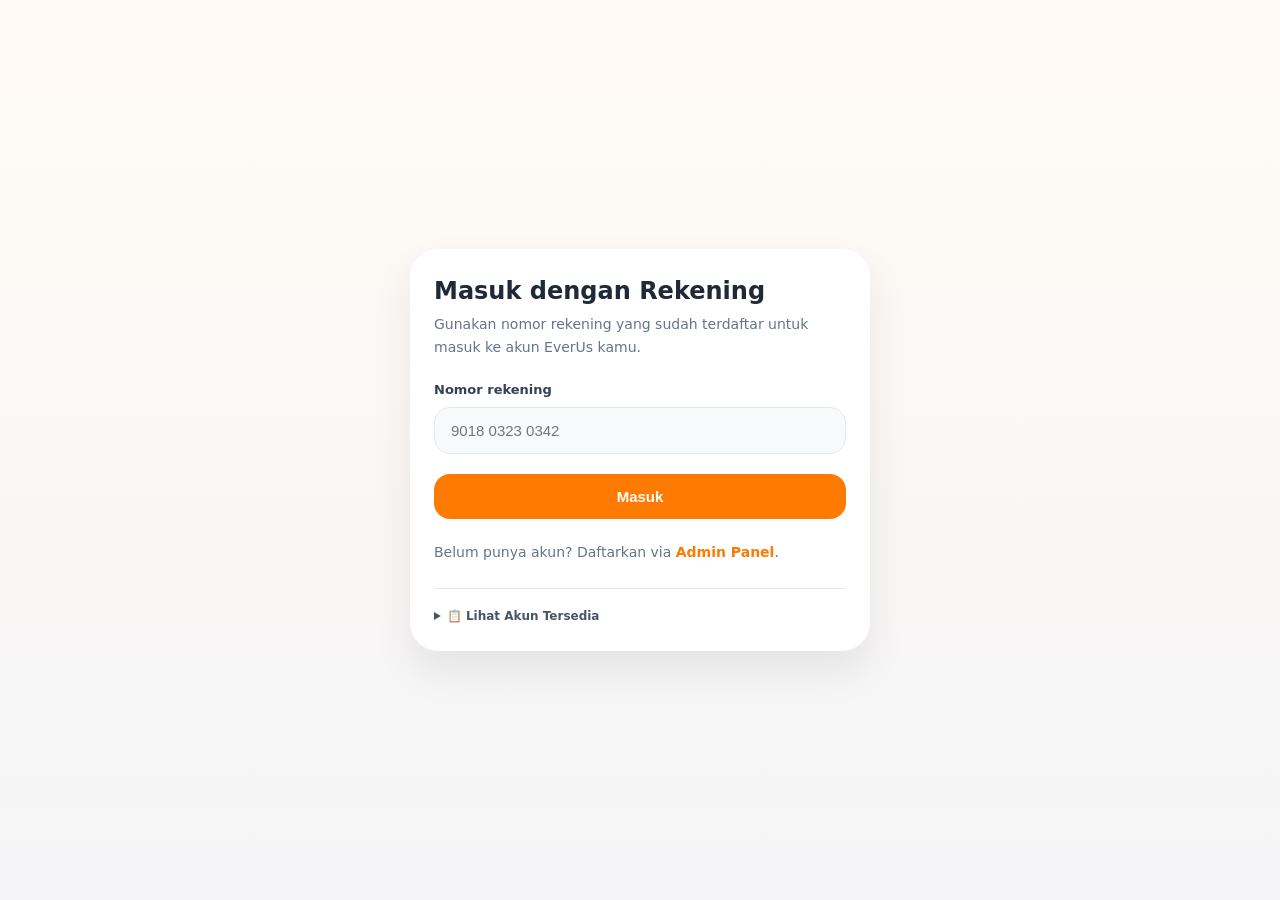
==== index.html @ b14e40ae "Rename login.html to index.html" ====
<!DOCTYPE html>
<html lang="id">
<head>
  <meta charset="UTF-8" />
  <meta name="viewport" content="width=device-width, initial-scale=1" />
  <title>Masuk EverUs</title>
  <style>
    :root {
      font-family: Inter, system-ui, sans-serif;
      background: #f5f5f7;
      color: #1f2937;
    }
    * {
      box-sizing: border-box;
    }
    body {
      margin: 0;
      min-height: 100vh;
      display: flex;
      align-items: center;
      justify-content: center;
      background: linear-gradient(180deg, #fffaf4 0%, #f5f5f7 100%);
      padding: 16px;
    }
    .login-card {
      width: min(460px, 100%);
      background: white;
      border-radius: 28px;
      padding: 28px 24px;
      box-shadow: 0 20px 40px rgba(0,0,0,0.08);
    }
    .login-card h1 {
      margin: 0 0 8px;
      font-size: 24px;
    }
    .login-card p {
      margin: 0 0 24px;
      color: #64748b;
      font-size: 14px;
      line-height: 1.6;
    }
    .field {
      display: grid;
      gap: 10px;
      margin-bottom: 20px;
    }
    .field label {
      font-size: 13px;
      font-weight: 700;
      color: #334155;
    }
    .field input {
      width: 100%;
      border: 1px solid #e2e8f0;
      border-radius: 16px;
      padding: 14px 16px;
      font-size: 15px;
      background: #f8fafc;
      color: #0f172a;
    }
    .button {
      width: 100%;
      border: none;
      border-radius: 16px;
      padding: 14px;
      background: #ff7a00;
      color: white;
      font-size: 15px;
      font-weight: 700;
      cursor: pointer;
    }
    .message {
      min-height: 22px;
      color: #dc2626;
      font-size: 13px;
    }
    .help {
      margin-top: 18px;
      color: #475569;
      font-size: 13px;
      line-height: 1.5;
    }
    .help a {
      color: #ff7a00;
      text-decoration: none;
      font-weight: 700;
    }
  </style>
</head>
<body>
  <div class="login-card">
    <h1>Masuk dengan Rekening</h1>
    <p>Gunakan nomor rekening yang sudah terdaftar untuk masuk ke akun EverUs kamu.</p>
    <div class="field">
      <label for="account-number">Nomor rekening</label>
      <input id="account-number" type="text" placeholder="9018 0323 0342" />
    </div>
    <button class="button" id="login-btn">Masuk</button>
    <div class="message" id="login-message"></div>
    <p class="help">Belum punya akun? Daftarkan via <a href="admin.html">Admin Panel</a>.</p>
    <hr style="border: none; border-top: 1px solid #e5e7eb; margin: 20px 0;">
    <details style="font-size: 12px; color: #64748b;">
      <summary style="cursor: pointer; font-weight: 700; color: #475569;">📋 Lihat Akun Tersedia</summary>
      <div id="account-list" style="margin-top: 12px; padding-top: 12px; border-top: 1px solid #e5e7eb;">
        <p style="margin: 0 0 8px;">Akun yang terdaftar:</p>
        <div id="account-items" style="font-family: monospace; font-size: 11px; color: #1f2937;"></div>
      </div>
    </details>
  </div>
  <script>
    const SHEET_ENDPOINT = 'https://script.google.com/macros/s/AKfycbxJeqJSQt7piGkguB62S1hXNhGyePbZWRPzknS0hSrUeU41AByMyciHHYfte2kRLddXgQ/exec';
    const messageEl = document.getElementById('login-message');
    const inputEl = document.getElementById('account-number');
    const buttonEl = document.getElementById('login-btn');
    const accountItemsEl = document.getElementById('account-items');

    function normalizeAccount(value) {
      return String(value || '').trim().replace(/\s+/g, '');
    }

    async function loadAccountList() {
      try {
        const url = new URL(SHEET_ENDPOINT);
        url.searchParams.set('action', 'list');
        const response = await fetch(url.toString());
        if (!response.ok) throw new Error('Gagal koneksi');
        const accounts = await response.json();
        
        if (!Array.isArray(accounts) || accounts.length === 0) {
          accountItemsEl.innerHTML = '<p style="margin: 0; color: #dc2626;">Tidak ada akun terdaftar.</p>';
          return;
        }
        
        let html = '';
        accounts.forEach(function(acc) {
          if (acc.account) {
            html += `<div style="margin: 6px 0; padding: 8px; background: #f8fafc; border-radius: 8px;">
              <strong>${acc.account}</strong> - ${acc.name || '(Tanpa nama)'}
            </div>`;
          }
        });
        accountItemsEl.innerHTML = html || '<p style="margin: 0; color: #64748b;">Data akun kosong.</p>';
      } catch (error) {
        accountItemsEl.innerHTML = '<p style="margin: 0; color: #dc2626;">Gagal memuat daftar akun.</p>';
        console.error('Gagal load account list:', error);
      }
    }

    document.querySelector('details').addEventListener('toggle', function(e) {
      if (e.target.open) {
        loadAccountList();
      }
    });

    async function login() {
      const rawAccount = inputEl.value;
      const account = normalizeAccount(rawAccount);
      
      if (!account) {
        messageEl.textContent = 'Masukkan nomor rekening terlebih dahulu.';
        return;
      }
      
      messageEl.textContent = 'Memeriksa akun...';
      console.log('Login attempt with account:', account);
      
      try {
        const url = new URL(SHEET_ENDPOINT);
        url.searchParams.set('action', 'get');
        url.searchParams.set('account', account);
        console.log('Fetching:', url.toString());
        
        const response = await fetch(url.toString());
        if (!response.ok) throw new Error('Gagal koneksi');
        const config = await response.json();
        
        console.log('Response:', config);
        
        if (!config || !config.account) {
          messageEl.textContent = 'Nomor rekening tidak ditemukan. Coba lagi atau daftar di Admin Panel.';
          return;
        }
        
        window.location.href = `index.html?account=${encodeURIComponent(config.account)}`;
      } catch (error) {
        messageEl.textContent = 'Terjadi kesalahan, silakan coba lagi.';
        console.error('Login error:', error);
      }
    }

    buttonEl.addEventListener('click', login);
    inputEl.addEventListener('keydown', function(event) {
      if (event.key === 'Enter') login();
    });
  </script>
</body>
</html>
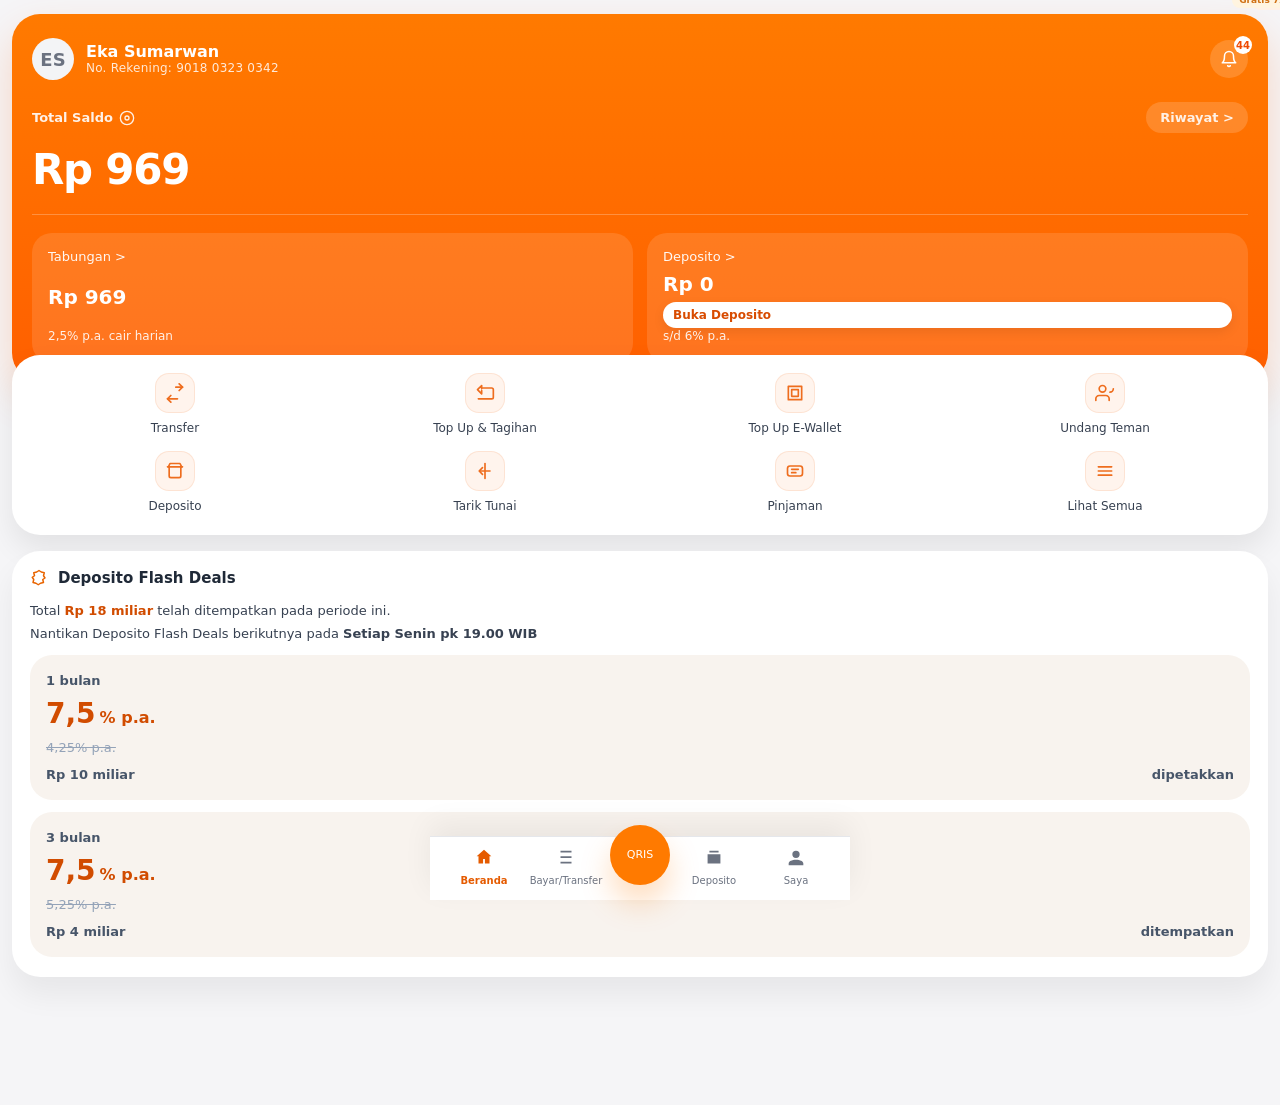
==== commit 2fb37a74: "Add files via upload" ====
--- a/index.html
+++ b/index.html
@@ -3,195 +3,631 @@
 <head>
   <meta charset="UTF-8" />
   <meta name="viewport" content="width=device-width, initial-scale=1" />
-  <title>Masuk EverUs</title>
+  <title>EverUs Mockup</title>
   <style>
     :root {
+      color-scheme: light;
       font-family: Inter, system-ui, sans-serif;
+      font-size: 14px;
       background: #f5f5f7;
       color: #1f2937;
     }
+
     * {
       box-sizing: border-box;
     }
+
+    html,
     body {
       margin: 0;
+      min-height: 100%;
+      background: #f5f5f7;
+      color: #1f2937;
+      width: 100%;
+      overflow-x: hidden;
+    }
+
+    body {
+      padding: 0;
+    }
+
+    .screen {
+      width: 100vw;
+      padding: 14px 12px 110px;
       min-height: 100vh;
-      display: flex;
-      align-items: center;
-      justify-content: center;
-      background: linear-gradient(180deg, #fffaf4 0%, #f5f5f7 100%);
-      padding: 16px;
-    }
-    .login-card {
-      width: min(460px, 100%);
+      box-sizing: border-box;
+    }
+
+    .top-card {
+      border-radius: 28px;
+      background: linear-gradient(180deg, #ff7a00 0%, #ff5f00 100%);
+      color: white;
+      padding: 24px 20px 18px;
+      box-shadow: 0 18px 40px rgba(255, 97, 0, 0.2);
+    }
+
+    .profile-row {
+      display: flex;
+      justify-content: space-between;
+      gap: 12px;
+      align-items: center;
+      margin-bottom: 22px;
+    }
+
+    .profile {
+      display: flex;
+      gap: 12px;
+      align-items: center;
+    }
+
+    .avatar {
+      width: 42px;
+      height: 42px;
+      border-radius: 50%;
+      background: #f3f4f6;
+      display: grid;
+      place-items: center;
+      color: #6b7280;
+      font-size: 18px;
+      font-weight: 700;
+    }
+
+    .profile-info {
+      line-height: 1.2;
+    }
+
+    .profile-info .name {
+      font-size: 16px;
+      font-weight: 700;
+    }
+
+    .profile-info .account {
+      font-size: 12px;
+      opacity: 0.85;
+      letter-spacing: 0.02em;
+      display: flex;
+      gap: 8px;
+      align-items: center;
+    }
+
+    .icon-badge {
+      width: 38px;
+      height: 38px;
+      border-radius: 50%;
+      background: rgba(255,255,255,0.16);
+      display: grid;
+      place-items: center;
+      position: relative;
+      color: white;
+      padding: 0;
+    }
+
+    .icon-badge .badge-count {
+      width: 18px;
+      height: 18px;
+      border-radius: 50%;
+      background: #fff;
+      color: #ef4900;
+      font-size: 10px;
+      display: grid;
+      place-items: center;
+      font-weight: 700;
+      position: absolute;
+      right: -4px;
+      top: -4px;
+    }
+
+    .section-title {
+      display: flex;
+      justify-content: space-between;
+      align-items: center;
+      margin-bottom: 12px;
+      font-size: 13px;
+      opacity: 0.9;
+    }
+
+    .section-title span {
+      display: inline-flex;
+      align-items: center;
+      gap: 6px;
+    }
+
+    .section-title .pill {
+      padding: 8px 14px;
+      border-radius: 999px;
+      background: rgba(255, 255, 255, 0.18);
+      font-size: 13px;
+      font-weight: 600;
+      color: white;
+    }
+
+    .balance {
+      font-size: clamp(2rem, 6vw, 3rem);
+      font-weight: 800;
+      margin: 8px 0 20px;
+      letter-spacing: -0.03em;
+    }
+
+    .divider {
+      border-top: 1px solid rgba(255,255,255,0.25);
+      margin: 16px 0 18px;
+    }
+
+    .rows {
+      display: grid;
+      gap: 14px;
+      grid-template-columns: repeat(2, minmax(0, 1fr));
+    }
+
+    .sub-card {
+      background: rgba(255,255,255,0.12);
+      border-radius: 20px;
+      padding: 16px 16px 18px;
+      min-height: 108px;
+      display: flex;
+      flex-direction: column;
+      justify-content: space-between;
+    }
+
+    .sub-card .label {
+      display: flex;
+      align-items: center;
+      justify-content: space-between;
+      font-size: 13px;
+      opacity: 0.95;
+      margin-bottom: 8px;
+    }
+
+    .sub-card .amount {
+      font-size: 20px;
+      font-weight: 700;
+      margin-bottom: 6px;
+    }
+
+    .sub-card .small {
+      font-size: 12px;
+      opacity: 0.9;
+      line-height: 1.4;
+    }
+
+    .button-pill {
+      display: inline-flex;
+      padding: 6px 10px;
+      border-radius: 999px;
+      background: #fff;
+      color: #d84b00;
+      font-size: 12px;
+      font-weight: 700;
+      box-shadow: 0 4px 12px rgba(0,0,0,.08);
+    }
+
+    .actions {
       background: white;
       border-radius: 28px;
-      padding: 28px 24px;
-      box-shadow: 0 20px 40px rgba(0,0,0,0.08);
-    }
-    .login-card h1 {
-      margin: 0 0 8px;
-      font-size: 24px;
-    }
-    .login-card p {
-      margin: 0 0 24px;
-      color: #64748b;
-      font-size: 14px;
-      line-height: 1.6;
-    }
-    .field {
-      display: grid;
+      margin: -26px 0 16px;
+      padding: 18px 16px 22px;
+      box-shadow: 0 14px 30px rgba(0,0,0,0.08);
+    }
+
+    .action-grid {
+      display: grid;
+      grid-template-columns: repeat(4, minmax(0, 1fr));
+      gap: 16px;
+    }
+
+    .action-item {
+      display: flex;
+      flex-direction: column;
+      align-items: center;
+      gap: 8px;
+      color: #374151;
+      text-align: center;
+      font-size: 12px;
+    }
+
+    .action-icon {
+      width: 40px;
+      height: 40px;
+      border-radius: 14px;
+      display: grid;
+      place-items: center;
+      background: #fff4ed;
+      color: #ee6d1e;
+      box-shadow: inset 0 0 0 1px rgba(238,109,30,.12);
+    }
+
+    .action-icon.badge::after {
+      content: 'Baru';
+      position: absolute;
+      top: -6px;
+      right: -10px;
+      font-size: 9px;
+      font-weight: 700;
+      color: #c84a00;
+      background: #fff1e6;
+      border-radius: 999px;
+      padding: 3px 7px;
+    }
+
+    .action-icon.free::after {
+      content: 'Gratis 7x';
+      position: absolute;
+      top: -8px;
+      right: -12px;
+      font-size: 9px;
+      font-weight: 700;
+      color: #d07114;
+      background: #fff4e0;
+      border-radius: 999px;
+      padding: 3px 7px;
+    }
+
+    .card {
+      border-radius: 28px;
+      background: #fff;
+      padding: 18px 18px 20px;
+      box-shadow: 0 18px 30px rgba(0,0,0,0.06);
+      margin-bottom: 18px;
+    }
+
+    .card .section-label {
+      display: flex;
+      align-items: center;
       gap: 10px;
-      margin-bottom: 20px;
-    }
-    .field label {
+      font-weight: 700;
+      font-size: 15px;
+      margin-bottom: 16px;
+      color: #1f2937;
+    }
+
+    .card .section-label svg {
+      width: 18px;
+      height: 18px;
+      color: #e86400;
+    }
+
+    .flash-body {
+      display: grid;
+      gap: 14px;
+    }
+
+    .flash-text {
+      display: grid;
+      gap: 8px;
       font-size: 13px;
-      font-weight: 700;
-      color: #334155;
-    }
-    .field input {
-      width: 100%;
-      border: 1px solid #e2e8f0;
-      border-radius: 16px;
-      padding: 14px 16px;
-      font-size: 15px;
-      background: #f8fafc;
-      color: #0f172a;
-    }
-    .button {
-      width: 100%;
-      border: none;
-      border-radius: 16px;
-      padding: 14px;
+      color: #374151;
+    }
+
+    .flash-text .highlight {
+      color: #d14c00;
+      font-weight: 700;
+    }
+
+    .offers {
+      display: grid;
+      gap: 12px;
+    }
+
+    .offer {
+      background: #f8f3ee;
+      border-radius: 22px;
+      padding: 18px 16px;
+      display: grid;
+      gap: 12px;
+    }
+
+    .offer-header {
+      font-size: 13px;
+      color: #475569;
+      font-weight: 700;
+    }
+
+    .offer-rate {
+      font-size: 28px;
+      font-weight: 800;
+      color: #d14c00;
+      line-height: 1;
+    }
+
+    .offer-rate .unit {
+      font-size: 16px;
+      font-weight: 600;
+      margin-left: 4px;
+    }
+
+    .offer-base {
+      font-size: 13px;
+      color: #94a3b8;
+      text-decoration: line-through;
+    }
+
+    .offer-footer {
+      display: flex;
+      justify-content: space-between;
+      gap: 10px;
+      font-size: 13px;
+      color: #475569;
+    }
+
+    .offer-footer span {
+      display: block;
+      font-weight: 700;
+    }
+
+    .bottom-nav {
+      position: fixed;
+      left: 50%;
+      transform: translateX(-50%);
+      bottom: 0;
+      width: min(100%, 420px);
+      background: white;
+      border-top: 1px solid #e5e7eb;
+      padding: 10px 16px 14px;
+      display: flex;
+      justify-content: space-between;
+      align-items: center;
+      gap: 6px;
+      box-shadow: 0 -12px 30px rgba(0,0,0,0.06);
+      z-index: 10;
+    }
+
+    .tab-item {
+      flex: 1;
+      display: flex;
+      flex-direction: column;
+      align-items: center;
+      gap: 6px;
+      font-size: 11px;
+      color: #6b7280;
+    }
+
+    .tab-item.active {
+      color: #e55b00;
+      font-weight: 700;
+    }
+
+    .tab-item .tab-icon {
+      width: 22px;
+      height: 22px;
+      background: currentColor;
+      mask-size: contain;
+      mask-repeat: no-repeat;
+      mask-position: center;
+      display: block;
+    }
+
+    .tab-item.home .tab-icon {
+      mask-image: url('data:image/svg+xml;utf8,<svg xmlns="http://www.w3.org/2000/svg" viewBox="0 0 24 24"><path fill="white" d="M12 3l8 7h-2v8h-5v-5H11v5H6v-8H4z"/></svg>');
+    }
+
+    .tab-item.transfer .tab-icon {
+      mask-image: url('data:image/svg+xml;utf8,<svg xmlns="http://www.w3.org/2000/svg" viewBox="0 0 24 24"><path fill="white" d="M6 4h12v2H6zm0 6h12v2H6zm0 6h12v2H6z"/></svg>');
+    }
+
+    .tab-item.qris {
+      flex: none;
+      width: 60px;
+      height: 60px;
+      border-radius: 50%;
       background: #ff7a00;
       color: white;
-      font-size: 15px;
-      font-weight: 700;
-      cursor: pointer;
-    }
-    .message {
-      min-height: 22px;
-      color: #dc2626;
-      font-size: 13px;
-    }
-    .help {
-      margin-top: 18px;
-      color: #475569;
-      font-size: 13px;
-      line-height: 1.5;
-    }
-    .help a {
-      color: #ff7a00;
-      text-decoration: none;
-      font-weight: 700;
+      display: grid;
+      place-items: center;
+      margin-top: -24px;
+      box-shadow: 0 18px 30px rgba(255,122,0,0.25);
+    }
+
+    .tab-item.qris .label {
+      display: none;
+    }
+
+    .tab-item.deposit .tab-icon {
+      mask-image: url('data:image/svg+xml;utf8,<svg xmlns="http://www.w3.org/2000/svg" viewBox="0 0 24 24"><path fill="white" d="M7 4h10v2H7zm-2 4h14v10H5z"/></svg>');
+    }
+
+    .tab-item.profile .tab-icon {
+      mask-image: url('data:image/svg+xml;utf8,<svg xmlns="http://www.w3.org/2000/svg" viewBox="0 0 24 24"><path fill="white" d="M12 12a4 4 0 1 0-4-4 4 4 0 0 0 4 4zm0 2c-4.42 0-8 1.79-8 4v2h16v-2c0-2.21-3.58-4-8-4z"/></svg>');
+    }
+
+    .tab-item .label {
+      font-size: 10px;
+      text-transform: capitalize;
+    }
+
+    @media (max-width: 400px) {
+      .top-card {
+        padding: 20px 16px 18px;
+      }
+      .bottom-nav {
+        padding: 10px 14px 12px;
+      }
     }
   </style>
 </head>
 <body>
-  <div class="login-card">
-    <h1>Masuk dengan Rekening</h1>
-    <p>Gunakan nomor rekening yang sudah terdaftar untuk masuk ke akun EverUs kamu.</p>
-    <div class="field">
-      <label for="account-number">Nomor rekening</label>
-      <input id="account-number" type="text" placeholder="9018 0323 0342" />
+  <main class="screen">
+    <section class="top-card">
+      <div class="profile-row">
+        <div class="profile">
+          <div class="avatar">ES</div>
+          <div class="profile-info">
+            <div class="name" id="user-name">Eka Sumarwan</div>
+            <div class="account" id="user-account">No. Rekening: 9018 0323 0342</div>
+          </div>
+        </div>
+        <div class="icon-badge" aria-label="Notifikasi">
+          <svg width="18" height="18" viewBox="0 0 24 24" fill="none" stroke="white" stroke-width="2" stroke-linecap="round" stroke-linejoin="round"><path d="M18 8a6 6 0 0 0-12 0c0 7-3 9-3 9h18s-3-2-3-9"></path><path d="M13.73 21a2 2 0 0 1-3.46 0"></path></svg>
+          <span class="badge-count" id="notification-count">44</span>
+        </div>
+      </div>
+      <div class="section-title">
+        <span><strong>Total Saldo</strong> <svg width="16" height="16" viewBox="0 0 24 24" fill="none" stroke="white" stroke-width="2" stroke-linecap="round" stroke-linejoin="round"><circle cx="12" cy="12" r="3"></circle><path d="M2.05 12a9.94 9.94 0 0 1 19.9 0 9.94 9.94 0 0 1-19.9 0"></path></svg></span>
+        <span class="pill">Riwayat ></span>
+      </div>
+      <div class="balance" id="total-balance">Rp 969</div>
+      <div class="divider"></div>
+      <div class="rows">
+        <div class="sub-card">
+          <div class="label">Tabungan &gt;</div>
+          <div class="amount" id="saving-amount">Rp 969</div>
+          <div class="small" id="saving-rate">2,5% p.a. cair harian</div>
+        </div>
+        <div class="sub-card">
+          <div class="label">Deposito &gt;</div>
+          <div class="amount" id="deposit-amount">Rp 0</div>
+          <span class="button-pill" id="deposit-action-text">Buka Deposito</span>
+          <div class="small" id="deposit-rate">s/d 6% p.a.</div>
+        </div>
+      </div>
+    </section>
+
+    <section class="actions">
+      <div class="action-grid">
+        <div class="action-item">
+          <div class="action-icon"><svg width="20" height="20" viewBox="0 0 24 24" fill="none" stroke="#ee6d1e" stroke-width="2" stroke-linecap="round" stroke-linejoin="round"><polyline points="17 1 21 5 17 9"></polyline><line x1="13" y1="5" x2="21" y2="5"></line><polyline points="7 23 3 19 7 15"></polyline><line x1="3" y1="19" x2="15" y2="19"></line></svg></div>
+          <div>Transfer</div>
+        </div>
+        <div class="action-item">
+          <div class="action-icon"><svg width="20" height="20" viewBox="0 0 24 24" fill="none" stroke="#ee6d1e" stroke-width="2" stroke-linecap="round" stroke-linejoin="round"><path d="M4 19h16a2 2 0 0 0 2-2V8a2 2 0 0 0-2-2H9"></path><path d="M8 7V3L3 8l5 5V9"></path></svg></div>
+          <div>Top Up & Tagihan</div>
+        </div>
+        <div class="action-item">
+          <div class="action-icon badge"><svg width="20" height="20" viewBox="0 0 24 24" fill="none" stroke="#ee6d1e" stroke-width="2" stroke-linecap="round" stroke-linejoin="round"><path d="M4 4h16v16H4z"></path><path d="M8 8h8v8H8z"></path></svg></div>
+          <div>Top Up E-Wallet</div>
+        </div>
+        <div class="action-item">
+          <div class="action-icon"><svg width="20" height="20" viewBox="0 0 24 24" fill="none" stroke="#ee6d1e" stroke-width="2" stroke-linecap="round" stroke-linejoin="round"><path d="M17 21v-2a4 4 0 0 0-4-4H5a4 4 0 0 0-4 4v2"></path><circle cx="9" cy="7" r="4"></circle><path d="M22 7a4 4 0 0 1-4 4"></path></svg></div>
+          <div>Undang Teman</div>
+        </div>
+        <div class="action-item">
+          <div class="action-icon"><svg width="20" height="20" viewBox="0 0 24 24" fill="none" stroke="#ee6d1e" stroke-width="2" stroke-linecap="round" stroke-linejoin="round"><path d="M3 7h18"></path><path d="M4 7l2-4h12l2 4"></path><path d="M5 7v11a2 2 0 0 0 2 2h10a2 2 0 0 0 2-2V7"></path></svg></div>
+          <div>Deposito</div>
+        </div>
+        <div class="action-item">
+          <div class="action-icon free"><svg width="20" height="20" viewBox="0 0 24 24" fill="none" stroke="#ee6d1e" stroke-width="2" stroke-linecap="round" stroke-linejoin="round"><path d="M12 3v18"></path><path d="M6 12h12"></path><path d="M9 8l-4 4 4 4"></path></svg></div>
+          <div>Tarik Tunai</div>
+        </div>
+        <div class="action-item">
+          <div class="action-icon"><svg width="20" height="20" viewBox="0 0 24 24" fill="none" stroke="#ee6d1e" stroke-width="2" stroke-linecap="round" stroke-linejoin="round"><path d="M18 6a3 3 0 0 1 3 3v6a3 3 0 0 1-3 3H6a3 3 0 0 1-3-3V9a3 3 0 0 1 3-3h12z"></path><path d="M8 10h8"></path><path d="M8 14h5"></path></svg></div>
+          <div>Pinjaman</div>
+        </div>
+        <div class="action-item">
+          <div class="action-icon"><svg width="20" height="20" viewBox="0 0 24 24" fill="none" stroke="#ee6d1e" stroke-width="2" stroke-linecap="round" stroke-linejoin="round"><path d="M4 7h16"></path><path d="M4 12h16"></path><path d="M4 17h16"></path></svg></div>
+          <div>Lihat Semua</div>
+        </div>
+      </div>
+    </section>
+
+    <section class="card">
+      <div class="section-label">
+        <svg viewBox="0 0 24 24" fill="none" stroke="#e86400" stroke-width="2" stroke-linecap="round" stroke-linejoin="round"><path d="M12 2l3 2 4 1-1 4 2 3-3 2 1 4-4 1-3 2-3-2-4-1 1-4-2-3 3-2-1-4 4-1z"></path></svg>
+        <span>Deposito Flash Deals</span>
+      </div>
+      <div class="flash-body">
+        <div class="flash-text">
+          <div>Total <span class="highlight" id="flash-total">Rp 18 miliar</span> telah ditempatkan pada periode ini.</div>
+          <div>Nantikan Deposito Flash Deals berikutnya pada <strong>Setiap Senin pk 19.00 WIB</strong></div>
+        </div>
+        <div class="offers">
+          <div class="offer">
+            <div class="offer-header">1 bulan</div>
+            <div class="offer-rate" id="offer-1-rate">7,5<span class="unit">% p.a.</span></div>
+            <div class="offer-base" id="offer-1-base">4,25% p.a.</div>
+            <div class="offer-footer">
+              <span id="offer-1-volume">Rp 10 miliar</span>
+              <span>dipetakkan</span>
+            </div>
+          </div>
+          <div class="offer">
+            <div class="offer-header">3 bulan</div>
+            <div class="offer-rate" id="offer-2-rate">7,5<span class="unit">% p.a.</span></div>
+            <div class="offer-base" id="offer-2-base">5,25% p.a.</div>
+            <div class="offer-footer">
+              <span id="offer-2-volume">Rp 4 miliar</span>
+              <span>ditempatkan</span>
+            </div>
+          </div>
+        </div>
+      </div>
+    </section>
+  </main>
+
+  <nav class="bottom-nav" aria-label="Navigasi utama">
+    <div class="tab-item active home">
+      <span class="tab-icon"></span>
+      <span class="label">Beranda</span>
     </div>
-    <button class="button" id="login-btn">Masuk</button>
-    <div class="message" id="login-message"></div>
-    <p class="help">Belum punya akun? Daftarkan via <a href="admin.html">Admin Panel</a>.</p>
-    <hr style="border: none; border-top: 1px solid #e5e7eb; margin: 20px 0;">
-    <details style="font-size: 12px; color: #64748b;">
-      <summary style="cursor: pointer; font-weight: 700; color: #475569;">📋 Lihat Akun Tersedia</summary>
-      <div id="account-list" style="margin-top: 12px; padding-top: 12px; border-top: 1px solid #e5e7eb;">
-        <p style="margin: 0 0 8px;">Akun yang terdaftar:</p>
-        <div id="account-items" style="font-family: monospace; font-size: 11px; color: #1f2937;"></div>
-      </div>
-    </details>
-  </div>
+    <div class="tab-item transfer">
+      <span class="tab-icon"></span>
+      <span class="label">Bayar/Transfer</span>
+    </div>
+    <div class="tab-item qris" aria-label="QRIS">
+      <span>QRIS</span>
+    </div>
+    <div class="tab-item deposit">
+      <span class="tab-icon"></span>
+      <span class="label">Deposito</span>
+    </div>
+    <div class="tab-item profile">
+      <span class="tab-icon"></span>
+      <span class="label">Saya</span>
+    </div>
+  </nav>
+
   <script>
-    const SHEET_ENDPOINT = 'https://script.google.com/macros/s/AKfycbxJeqJSQt7piGkguB62S1hXNhGyePbZWRPzknS0hSrUeU41AByMyciHHYfte2kRLddXgQ/exec';
-    const messageEl = document.getElementById('login-message');
-    const inputEl = document.getElementById('account-number');
-    const buttonEl = document.getElementById('login-btn');
-    const accountItemsEl = document.getElementById('account-items');
-
-    function normalizeAccount(value) {
-      return String(value || '').trim().replace(/\s+/g, '');
-    }
-
-    async function loadAccountList() {
-      try {
-        const url = new URL(SHEET_ENDPOINT);
-        url.searchParams.set('action', 'list');
-        const response = await fetch(url.toString());
-        if (!response.ok) throw new Error('Gagal koneksi');
-        const accounts = await response.json();
-        
-        if (!Array.isArray(accounts) || accounts.length === 0) {
-          accountItemsEl.innerHTML = '<p style="margin: 0; color: #dc2626;">Tidak ada akun terdaftar.</p>';
-          return;
-        }
-        
-        let html = '';
-        accounts.forEach(function(acc) {
-          if (acc.account) {
-            html += `<div style="margin: 6px 0; padding: 8px; background: #f8fafc; border-radius: 8px;">
-              <strong>${acc.account}</strong> - ${acc.name || '(Tanpa nama)'}
-            </div>`;
-          }
-        });
-        accountItemsEl.innerHTML = html || '<p style="margin: 0; color: #64748b;">Data akun kosong.</p>';
-      } catch (error) {
-        accountItemsEl.innerHTML = '<p style="margin: 0; color: #dc2626;">Gagal memuat daftar akun.</p>';
-        console.error('Gagal load account list:', error);
-      }
-    }
-
-    document.querySelector('details').addEventListener('toggle', function(e) {
-      if (e.target.open) {
-        loadAccountList();
-      }
-    });
-
-    async function login() {
-      const rawAccount = inputEl.value;
-      const account = normalizeAccount(rawAccount);
-      
-      if (!account) {
-        messageEl.textContent = 'Masukkan nomor rekening terlebih dahulu.';
-        return;
-      }
-      
-      messageEl.textContent = 'Memeriksa akun...';
-      console.log('Login attempt with account:', account);
-      
+    const SHEET_ENDPOINT = 'https://script.google.com/macros/s/AKfycbziYfpWkeX6s_lg-PVcAVYsSrMSIyicQ9oPmv-A2inFxYkZyncsRTyqJheBU9nh1ywI8Q/exec';
+
+    function getAccountFromUrl() {
+      const params = new URLSearchParams(window.location.search);
+      return params.get('account');
+    }
+
+    async function fetchConfig(account) {
       try {
         const url = new URL(SHEET_ENDPOINT);
         url.searchParams.set('action', 'get');
-        url.searchParams.set('account', account);
-        console.log('Fetching:', url.toString());
-        
+        if (account) url.searchParams.set('account', account);
         const response = await fetch(url.toString());
-        if (!response.ok) throw new Error('Gagal koneksi');
-        const config = await response.json();
-        
-        console.log('Response:', config);
-        
-        if (!config || !config.account) {
-          messageEl.textContent = 'Nomor rekening tidak ditemukan. Coba lagi atau daftar di Admin Panel.';
-          return;
-        }
-        
-        window.location.href = `index.html?account=${encodeURIComponent(config.account)}`;
+        if (!response.ok) throw new Error('Fetch error');
+        return await response.json();
       } catch (error) {
-        messageEl.textContent = 'Terjadi kesalahan, silakan coba lagi.';
-        console.error('Login error:', error);
+        console.error('Gagal memuat konfigurasi:', error);
+        return null;
       }
     }
 
-    buttonEl.addEventListener('click', login);
-    inputEl.addEventListener('keydown', function(event) {
-      if (event.key === 'Enter') login();
+    function setText(id, value) {
+      const el = document.getElementById(id);
+      if (el && value !== undefined && value !== null) {
+        el.textContent = value;
+      }
+    }
+
+    function applyConfig(config) {
+      if (!config) return;
+      setText('user-name', config.name);
+      setText('user-account', config.account ? `No. Rekening: ${config.account}` : undefined);
+      setText('notification-count', config.notification_count || '0');
+      setText('total-balance', config.total_balance || 'Rp 0');
+      setText('saving-amount', config.saving_amount || 'Rp 0');
+      setText('saving-rate', config.saving_rate || '2,5% p.a. cair harian');
+      setText('deposit-amount', config.deposit_amount || 'Rp 0');
+      setText('deposit-action-text', config.deposit_action || 'Buka Deposito');
+      setText('deposit-rate', config.deposit_rate || 's/d 6% p.a.');
+      setText('flash-total', config.flash_total || 'Rp 0');
+      setText('offer-1-rate', config.offer_1_rate || '7,5% p.a.');
+      setText('offer-1-base', config.offer_1_base || '4,25% p.a.');
+      setText('offer-1-volume', config.offer_1_volume || 'Rp 10 miliar');
+      setText('offer-2-rate', config.offer_2_rate || '7,5% p.a.');
+      setText('offer-2-base', config.offer_2_base || '5,25% p.a.');
+      setText('offer-2-volume', config.offer_2_volume || 'Rp 4 miliar');
+    }
+
+    document.addEventListener('DOMContentLoaded', async () => {
+      const account = getAccountFromUrl();
+      const config = await fetchConfig(account);
+      applyConfig(config);
     });
   </script>
 </body>
-</html>
+</html>
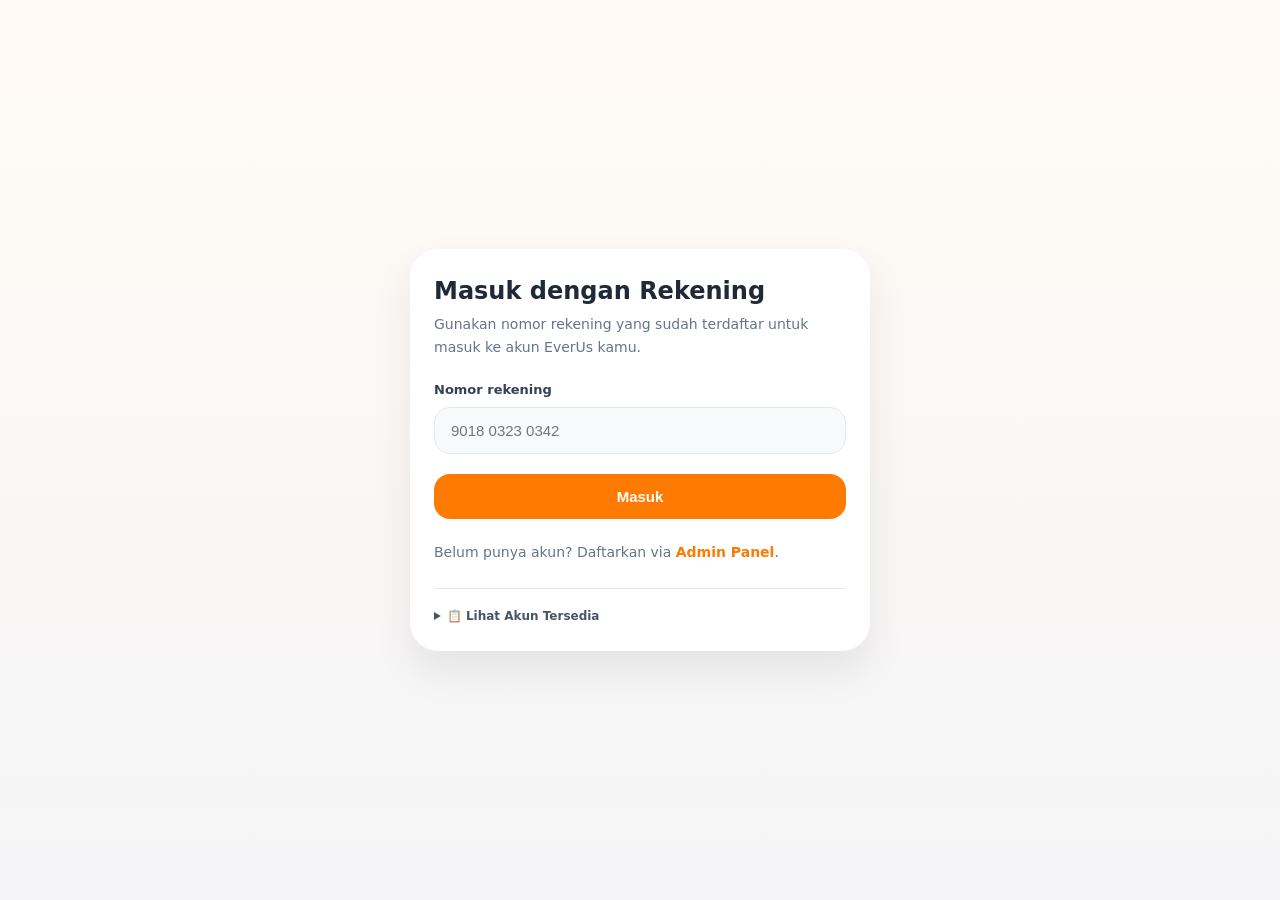
==== commit 318a5262: "Rename login.html to index.html" ====
--- a/index.html
+++ b/index.html
@@ -3,631 +3,195 @@
 <head>
   <meta charset="UTF-8" />
   <meta name="viewport" content="width=device-width, initial-scale=1" />
-  <title>EverUs Mockup</title>
+  <title>Masuk EverUs</title>
   <style>
     :root {
-      color-scheme: light;
       font-family: Inter, system-ui, sans-serif;
-      font-size: 14px;
       background: #f5f5f7;
       color: #1f2937;
     }
-
     * {
       box-sizing: border-box;
     }
-
-    html,
     body {
       margin: 0;
-      min-height: 100%;
-      background: #f5f5f7;
-      color: #1f2937;
-      width: 100%;
-      overflow-x: hidden;
-    }
-
-    body {
-      padding: 0;
-    }
-
-    .screen {
-      width: 100vw;
-      padding: 14px 12px 110px;
       min-height: 100vh;
-      box-sizing: border-box;
-    }
-
-    .top-card {
-      border-radius: 28px;
-      background: linear-gradient(180deg, #ff7a00 0%, #ff5f00 100%);
-      color: white;
-      padding: 24px 20px 18px;
-      box-shadow: 0 18px 40px rgba(255, 97, 0, 0.2);
-    }
-
-    .profile-row {
-      display: flex;
-      justify-content: space-between;
-      gap: 12px;
-      align-items: center;
-      margin-bottom: 22px;
-    }
-
-    .profile {
-      display: flex;
-      gap: 12px;
-      align-items: center;
-    }
-
-    .avatar {
-      width: 42px;
-      height: 42px;
-      border-radius: 50%;
-      background: #f3f4f6;
-      display: grid;
-      place-items: center;
-      color: #6b7280;
-      font-size: 18px;
-      font-weight: 700;
-    }
-
-    .profile-info {
-      line-height: 1.2;
-    }
-
-    .profile-info .name {
-      font-size: 16px;
-      font-weight: 700;
-    }
-
-    .profile-info .account {
-      font-size: 12px;
-      opacity: 0.85;
-      letter-spacing: 0.02em;
-      display: flex;
-      gap: 8px;
-      align-items: center;
-    }
-
-    .icon-badge {
-      width: 38px;
-      height: 38px;
-      border-radius: 50%;
-      background: rgba(255,255,255,0.16);
-      display: grid;
-      place-items: center;
-      position: relative;
-      color: white;
-      padding: 0;
-    }
-
-    .icon-badge .badge-count {
-      width: 18px;
-      height: 18px;
-      border-radius: 50%;
-      background: #fff;
-      color: #ef4900;
-      font-size: 10px;
-      display: grid;
-      place-items: center;
-      font-weight: 700;
-      position: absolute;
-      right: -4px;
-      top: -4px;
-    }
-
-    .section-title {
-      display: flex;
-      justify-content: space-between;
-      align-items: center;
-      margin-bottom: 12px;
-      font-size: 13px;
-      opacity: 0.9;
-    }
-
-    .section-title span {
-      display: inline-flex;
-      align-items: center;
-      gap: 6px;
-    }
-
-    .section-title .pill {
-      padding: 8px 14px;
-      border-radius: 999px;
-      background: rgba(255, 255, 255, 0.18);
-      font-size: 13px;
-      font-weight: 600;
-      color: white;
-    }
-
-    .balance {
-      font-size: clamp(2rem, 6vw, 3rem);
-      font-weight: 800;
-      margin: 8px 0 20px;
-      letter-spacing: -0.03em;
-    }
-
-    .divider {
-      border-top: 1px solid rgba(255,255,255,0.25);
-      margin: 16px 0 18px;
-    }
-
-    .rows {
-      display: grid;
-      gap: 14px;
-      grid-template-columns: repeat(2, minmax(0, 1fr));
-    }
-
-    .sub-card {
-      background: rgba(255,255,255,0.12);
-      border-radius: 20px;
-      padding: 16px 16px 18px;
-      min-height: 108px;
-      display: flex;
-      flex-direction: column;
-      justify-content: space-between;
-    }
-
-    .sub-card .label {
       display: flex;
       align-items: center;
-      justify-content: space-between;
-      font-size: 13px;
-      opacity: 0.95;
-      margin-bottom: 8px;
+      justify-content: center;
+      background: linear-gradient(180deg, #fffaf4 0%, #f5f5f7 100%);
+      padding: 16px;
     }
-
-    .sub-card .amount {
-      font-size: 20px;
-      font-weight: 700;
-      margin-bottom: 6px;
-    }
-
-    .sub-card .small {
-      font-size: 12px;
-      opacity: 0.9;
-      line-height: 1.4;
-    }
-
-    .button-pill {
-      display: inline-flex;
-      padding: 6px 10px;
-      border-radius: 999px;
-      background: #fff;
-      color: #d84b00;
-      font-size: 12px;
-      font-weight: 700;
-      box-shadow: 0 4px 12px rgba(0,0,0,.08);
-    }
-
-    .actions {
+    .login-card {
+      width: min(460px, 100%);
       background: white;
       border-radius: 28px;
-      margin: -26px 0 16px;
-      padding: 18px 16px 22px;
-      box-shadow: 0 14px 30px rgba(0,0,0,0.08);
+      padding: 28px 24px;
+      box-shadow: 0 20px 40px rgba(0,0,0,0.08);
     }
-
-    .action-grid {
+    .login-card h1 {
+      margin: 0 0 8px;
+      font-size: 24px;
+    }
+    .login-card p {
+      margin: 0 0 24px;
+      color: #64748b;
+      font-size: 14px;
+      line-height: 1.6;
+    }
+    .field {
       display: grid;
-      grid-template-columns: repeat(4, minmax(0, 1fr));
-      gap: 16px;
+      gap: 10px;
+      margin-bottom: 20px;
     }
-
-    .action-item {
-      display: flex;
-      flex-direction: column;
-      align-items: center;
-      gap: 8px;
-      color: #374151;
-      text-align: center;
-      font-size: 12px;
+    .field label {
+      font-size: 13px;
+      font-weight: 700;
+      color: #334155;
     }
-
-    .action-icon {
-      width: 40px;
-      height: 40px;
-      border-radius: 14px;
-      display: grid;
-      place-items: center;
-      background: #fff4ed;
-      color: #ee6d1e;
-      box-shadow: inset 0 0 0 1px rgba(238,109,30,.12);
+    .field input {
+      width: 100%;
+      border: 1px solid #e2e8f0;
+      border-radius: 16px;
+      padding: 14px 16px;
+      font-size: 15px;
+      background: #f8fafc;
+      color: #0f172a;
     }
-
-    .action-icon.badge::after {
-      content: 'Baru';
-      position: absolute;
-      top: -6px;
-      right: -10px;
-      font-size: 9px;
-      font-weight: 700;
-      color: #c84a00;
-      background: #fff1e6;
-      border-radius: 999px;
-      padding: 3px 7px;
-    }
-
-    .action-icon.free::after {
-      content: 'Gratis 7x';
-      position: absolute;
-      top: -8px;
-      right: -12px;
-      font-size: 9px;
-      font-weight: 700;
-      color: #d07114;
-      background: #fff4e0;
-      border-radius: 999px;
-      padding: 3px 7px;
-    }
-
-    .card {
-      border-radius: 28px;
-      background: #fff;
-      padding: 18px 18px 20px;
-      box-shadow: 0 18px 30px rgba(0,0,0,0.06);
-      margin-bottom: 18px;
-    }
-
-    .card .section-label {
-      display: flex;
-      align-items: center;
-      gap: 10px;
-      font-weight: 700;
-      font-size: 15px;
-      margin-bottom: 16px;
-      color: #1f2937;
-    }
-
-    .card .section-label svg {
-      width: 18px;
-      height: 18px;
-      color: #e86400;
-    }
-
-    .flash-body {
-      display: grid;
-      gap: 14px;
-    }
-
-    .flash-text {
-      display: grid;
-      gap: 8px;
-      font-size: 13px;
-      color: #374151;
-    }
-
-    .flash-text .highlight {
-      color: #d14c00;
-      font-weight: 700;
-    }
-
-    .offers {
-      display: grid;
-      gap: 12px;
-    }
-
-    .offer {
-      background: #f8f3ee;
-      border-radius: 22px;
-      padding: 18px 16px;
-      display: grid;
-      gap: 12px;
-    }
-
-    .offer-header {
-      font-size: 13px;
-      color: #475569;
-      font-weight: 700;
-    }
-
-    .offer-rate {
-      font-size: 28px;
-      font-weight: 800;
-      color: #d14c00;
-      line-height: 1;
-    }
-
-    .offer-rate .unit {
-      font-size: 16px;
-      font-weight: 600;
-      margin-left: 4px;
-    }
-
-    .offer-base {
-      font-size: 13px;
-      color: #94a3b8;
-      text-decoration: line-through;
-    }
-
-    .offer-footer {
-      display: flex;
-      justify-content: space-between;
-      gap: 10px;
-      font-size: 13px;
-      color: #475569;
-    }
-
-    .offer-footer span {
-      display: block;
-      font-weight: 700;
-    }
-
-    .bottom-nav {
-      position: fixed;
-      left: 50%;
-      transform: translateX(-50%);
-      bottom: 0;
-      width: min(100%, 420px);
-      background: white;
-      border-top: 1px solid #e5e7eb;
-      padding: 10px 16px 14px;
-      display: flex;
-      justify-content: space-between;
-      align-items: center;
-      gap: 6px;
-      box-shadow: 0 -12px 30px rgba(0,0,0,0.06);
-      z-index: 10;
-    }
-
-    .tab-item {
-      flex: 1;
-      display: flex;
-      flex-direction: column;
-      align-items: center;
-      gap: 6px;
-      font-size: 11px;
-      color: #6b7280;
-    }
-
-    .tab-item.active {
-      color: #e55b00;
-      font-weight: 700;
-    }
-
-    .tab-item .tab-icon {
-      width: 22px;
-      height: 22px;
-      background: currentColor;
-      mask-size: contain;
-      mask-repeat: no-repeat;
-      mask-position: center;
-      display: block;
-    }
-
-    .tab-item.home .tab-icon {
-      mask-image: url('data:image/svg+xml;utf8,<svg xmlns="http://www.w3.org/2000/svg" viewBox="0 0 24 24"><path fill="white" d="M12 3l8 7h-2v8h-5v-5H11v5H6v-8H4z"/></svg>');
-    }
-
-    .tab-item.transfer .tab-icon {
-      mask-image: url('data:image/svg+xml;utf8,<svg xmlns="http://www.w3.org/2000/svg" viewBox="0 0 24 24"><path fill="white" d="M6 4h12v2H6zm0 6h12v2H6zm0 6h12v2H6z"/></svg>');
-    }
-
-    .tab-item.qris {
-      flex: none;
-      width: 60px;
-      height: 60px;
-      border-radius: 50%;
+    .button {
+      width: 100%;
+      border: none;
+      border-radius: 16px;
+      padding: 14px;
       background: #ff7a00;
       color: white;
-      display: grid;
-      place-items: center;
-      margin-top: -24px;
-      box-shadow: 0 18px 30px rgba(255,122,0,0.25);
+      font-size: 15px;
+      font-weight: 700;
+      cursor: pointer;
     }
-
-    .tab-item.qris .label {
-      display: none;
+    .message {
+      min-height: 22px;
+      color: #dc2626;
+      font-size: 13px;
     }
-
-    .tab-item.deposit .tab-icon {
-      mask-image: url('data:image/svg+xml;utf8,<svg xmlns="http://www.w3.org/2000/svg" viewBox="0 0 24 24"><path fill="white" d="M7 4h10v2H7zm-2 4h14v10H5z"/></svg>');
+    .help {
+      margin-top: 18px;
+      color: #475569;
+      font-size: 13px;
+      line-height: 1.5;
     }
-
-    .tab-item.profile .tab-icon {
-      mask-image: url('data:image/svg+xml;utf8,<svg xmlns="http://www.w3.org/2000/svg" viewBox="0 0 24 24"><path fill="white" d="M12 12a4 4 0 1 0-4-4 4 4 0 0 0 4 4zm0 2c-4.42 0-8 1.79-8 4v2h16v-2c0-2.21-3.58-4-8-4z"/></svg>');
-    }
-
-    .tab-item .label {
-      font-size: 10px;
-      text-transform: capitalize;
-    }
-
-    @media (max-width: 400px) {
-      .top-card {
-        padding: 20px 16px 18px;
-      }
-      .bottom-nav {
-        padding: 10px 14px 12px;
-      }
+    .help a {
+      color: #ff7a00;
+      text-decoration: none;
+      font-weight: 700;
     }
   </style>
 </head>
 <body>
-  <main class="screen">
-    <section class="top-card">
-      <div class="profile-row">
-        <div class="profile">
-          <div class="avatar">ES</div>
-          <div class="profile-info">
-            <div class="name" id="user-name">Eka Sumarwan</div>
-            <div class="account" id="user-account">No. Rekening: 9018 0323 0342</div>
-          </div>
-        </div>
-        <div class="icon-badge" aria-label="Notifikasi">
-          <svg width="18" height="18" viewBox="0 0 24 24" fill="none" stroke="white" stroke-width="2" stroke-linecap="round" stroke-linejoin="round"><path d="M18 8a6 6 0 0 0-12 0c0 7-3 9-3 9h18s-3-2-3-9"></path><path d="M13.73 21a2 2 0 0 1-3.46 0"></path></svg>
-          <span class="badge-count" id="notification-count">44</span>
-        </div>
+  <div class="login-card">
+    <h1>Masuk dengan Rekening</h1>
+    <p>Gunakan nomor rekening yang sudah terdaftar untuk masuk ke akun EverUs kamu.</p>
+    <div class="field">
+      <label for="account-number">Nomor rekening</label>
+      <input id="account-number" type="text" placeholder="9018 0323 0342" />
+    </div>
+    <button class="button" id="login-btn">Masuk</button>
+    <div class="message" id="login-message"></div>
+    <p class="help">Belum punya akun? Daftarkan via <a href="admin.html">Admin Panel</a>.</p>
+    <hr style="border: none; border-top: 1px solid #e5e7eb; margin: 20px 0;">
+    <details style="font-size: 12px; color: #64748b;">
+      <summary style="cursor: pointer; font-weight: 700; color: #475569;">📋 Lihat Akun Tersedia</summary>
+      <div id="account-list" style="margin-top: 12px; padding-top: 12px; border-top: 1px solid #e5e7eb;">
+        <p style="margin: 0 0 8px;">Akun yang terdaftar:</p>
+        <div id="account-items" style="font-family: monospace; font-size: 11px; color: #1f2937;"></div>
       </div>
-      <div class="section-title">
-        <span><strong>Total Saldo</strong> <svg width="16" height="16" viewBox="0 0 24 24" fill="none" stroke="white" stroke-width="2" stroke-linecap="round" stroke-linejoin="round"><circle cx="12" cy="12" r="3"></circle><path d="M2.05 12a9.94 9.94 0 0 1 19.9 0 9.94 9.94 0 0 1-19.9 0"></path></svg></span>
-        <span class="pill">Riwayat ></span>
-      </div>
-      <div class="balance" id="total-balance">Rp 969</div>
-      <div class="divider"></div>
-      <div class="rows">
-        <div class="sub-card">
-          <div class="label">Tabungan &gt;</div>
-          <div class="amount" id="saving-amount">Rp 969</div>
-          <div class="small" id="saving-rate">2,5% p.a. cair harian</div>
-        </div>
-        <div class="sub-card">
-          <div class="label">Deposito &gt;</div>
-          <div class="amount" id="deposit-amount">Rp 0</div>
-          <span class="button-pill" id="deposit-action-text">Buka Deposito</span>
-          <div class="small" id="deposit-rate">s/d 6% p.a.</div>
-        </div>
-      </div>
-    </section>
+    </details>
+  </div>
+  <script>
+    const SHEET_ENDPOINT = 'https://script.google.com/macros/s/AKfycbxJeqJSQt7piGkguB62S1hXNhGyePbZWRPzknS0hSrUeU41AByMyciHHYfte2kRLddXgQ/exec';
+    const messageEl = document.getElementById('login-message');
+    const inputEl = document.getElementById('account-number');
+    const buttonEl = document.getElementById('login-btn');
+    const accountItemsEl = document.getElementById('account-items');
 
-    <section class="actions">
-      <div class="action-grid">
-        <div class="action-item">
-          <div class="action-icon"><svg width="20" height="20" viewBox="0 0 24 24" fill="none" stroke="#ee6d1e" stroke-width="2" stroke-linecap="round" stroke-linejoin="round"><polyline points="17 1 21 5 17 9"></polyline><line x1="13" y1="5" x2="21" y2="5"></line><polyline points="7 23 3 19 7 15"></polyline><line x1="3" y1="19" x2="15" y2="19"></line></svg></div>
-          <div>Transfer</div>
-        </div>
-        <div class="action-item">
-          <div class="action-icon"><svg width="20" height="20" viewBox="0 0 24 24" fill="none" stroke="#ee6d1e" stroke-width="2" stroke-linecap="round" stroke-linejoin="round"><path d="M4 19h16a2 2 0 0 0 2-2V8a2 2 0 0 0-2-2H9"></path><path d="M8 7V3L3 8l5 5V9"></path></svg></div>
-          <div>Top Up & Tagihan</div>
-        </div>
-        <div class="action-item">
-          <div class="action-icon badge"><svg width="20" height="20" viewBox="0 0 24 24" fill="none" stroke="#ee6d1e" stroke-width="2" stroke-linecap="round" stroke-linejoin="round"><path d="M4 4h16v16H4z"></path><path d="M8 8h8v8H8z"></path></svg></div>
-          <div>Top Up E-Wallet</div>
-        </div>
-        <div class="action-item">
-          <div class="action-icon"><svg width="20" height="20" viewBox="0 0 24 24" fill="none" stroke="#ee6d1e" stroke-width="2" stroke-linecap="round" stroke-linejoin="round"><path d="M17 21v-2a4 4 0 0 0-4-4H5a4 4 0 0 0-4 4v2"></path><circle cx="9" cy="7" r="4"></circle><path d="M22 7a4 4 0 0 1-4 4"></path></svg></div>
-          <div>Undang Teman</div>
-        </div>
-        <div class="action-item">
-          <div class="action-icon"><svg width="20" height="20" viewBox="0 0 24 24" fill="none" stroke="#ee6d1e" stroke-width="2" stroke-linecap="round" stroke-linejoin="round"><path d="M3 7h18"></path><path d="M4 7l2-4h12l2 4"></path><path d="M5 7v11a2 2 0 0 0 2 2h10a2 2 0 0 0 2-2V7"></path></svg></div>
-          <div>Deposito</div>
-        </div>
-        <div class="action-item">
-          <div class="action-icon free"><svg width="20" height="20" viewBox="0 0 24 24" fill="none" stroke="#ee6d1e" stroke-width="2" stroke-linecap="round" stroke-linejoin="round"><path d="M12 3v18"></path><path d="M6 12h12"></path><path d="M9 8l-4 4 4 4"></path></svg></div>
-          <div>Tarik Tunai</div>
-        </div>
-        <div class="action-item">
-          <div class="action-icon"><svg width="20" height="20" viewBox="0 0 24 24" fill="none" stroke="#ee6d1e" stroke-width="2" stroke-linecap="round" stroke-linejoin="round"><path d="M18 6a3 3 0 0 1 3 3v6a3 3 0 0 1-3 3H6a3 3 0 0 1-3-3V9a3 3 0 0 1 3-3h12z"></path><path d="M8 10h8"></path><path d="M8 14h5"></path></svg></div>
-          <div>Pinjaman</div>
-        </div>
-        <div class="action-item">
-          <div class="action-icon"><svg width="20" height="20" viewBox="0 0 24 24" fill="none" stroke="#ee6d1e" stroke-width="2" stroke-linecap="round" stroke-linejoin="round"><path d="M4 7h16"></path><path d="M4 12h16"></path><path d="M4 17h16"></path></svg></div>
-          <div>Lihat Semua</div>
-        </div>
-      </div>
-    </section>
-
-    <section class="card">
-      <div class="section-label">
-        <svg viewBox="0 0 24 24" fill="none" stroke="#e86400" stroke-width="2" stroke-linecap="round" stroke-linejoin="round"><path d="M12 2l3 2 4 1-1 4 2 3-3 2 1 4-4 1-3 2-3-2-4-1 1-4-2-3 3-2-1-4 4-1z"></path></svg>
-        <span>Deposito Flash Deals</span>
-      </div>
-      <div class="flash-body">
-        <div class="flash-text">
-          <div>Total <span class="highlight" id="flash-total">Rp 18 miliar</span> telah ditempatkan pada periode ini.</div>
-          <div>Nantikan Deposito Flash Deals berikutnya pada <strong>Setiap Senin pk 19.00 WIB</strong></div>
-        </div>
-        <div class="offers">
-          <div class="offer">
-            <div class="offer-header">1 bulan</div>
-            <div class="offer-rate" id="offer-1-rate">7,5<span class="unit">% p.a.</span></div>
-            <div class="offer-base" id="offer-1-base">4,25% p.a.</div>
-            <div class="offer-footer">
-              <span id="offer-1-volume">Rp 10 miliar</span>
-              <span>dipetakkan</span>
-            </div>
-          </div>
-          <div class="offer">
-            <div class="offer-header">3 bulan</div>
-            <div class="offer-rate" id="offer-2-rate">7,5<span class="unit">% p.a.</span></div>
-            <div class="offer-base" id="offer-2-base">5,25% p.a.</div>
-            <div class="offer-footer">
-              <span id="offer-2-volume">Rp 4 miliar</span>
-              <span>ditempatkan</span>
-            </div>
-          </div>
-        </div>
-      </div>
-    </section>
-  </main>
-
-  <nav class="bottom-nav" aria-label="Navigasi utama">
-    <div class="tab-item active home">
-      <span class="tab-icon"></span>
-      <span class="label">Beranda</span>
-    </div>
-    <div class="tab-item transfer">
-      <span class="tab-icon"></span>
-      <span class="label">Bayar/Transfer</span>
-    </div>
-    <div class="tab-item qris" aria-label="QRIS">
-      <span>QRIS</span>
-    </div>
-    <div class="tab-item deposit">
-      <span class="tab-icon"></span>
-      <span class="label">Deposito</span>
-    </div>
-    <div class="tab-item profile">
-      <span class="tab-icon"></span>
-      <span class="label">Saya</span>
-    </div>
-  </nav>
-
-  <script>
-    const SHEET_ENDPOINT = 'https://script.google.com/macros/s/AKfycbziYfpWkeX6s_lg-PVcAVYsSrMSIyicQ9oPmv-A2inFxYkZyncsRTyqJheBU9nh1ywI8Q/exec';
-
-    function getAccountFromUrl() {
-      const params = new URLSearchParams(window.location.search);
-      return params.get('account');
+    function normalizeAccount(value) {
+      return String(value || '').trim().replace(/\s+/g, '');
     }
 
-    async function fetchConfig(account) {
+    async function loadAccountList() {
+      try {
+        const url = new URL(SHEET_ENDPOINT);
+        url.searchParams.set('action', 'list');
+        const response = await fetch(url.toString());
+        if (!response.ok) throw new Error('Gagal koneksi');
+        const accounts = await response.json();
+        
+        if (!Array.isArray(accounts) || accounts.length === 0) {
+          accountItemsEl.innerHTML = '<p style="margin: 0; color: #dc2626;">Tidak ada akun terdaftar.</p>';
+          return;
+        }
+        
+        let html = '';
+        accounts.forEach(function(acc) {
+          if (acc.account) {
+            html += `<div style="margin: 6px 0; padding: 8px; background: #f8fafc; border-radius: 8px;">
+              <strong>${acc.account}</strong> - ${acc.name || '(Tanpa nama)'}
+            </div>`;
+          }
+        });
+        accountItemsEl.innerHTML = html || '<p style="margin: 0; color: #64748b;">Data akun kosong.</p>';
+      } catch (error) {
+        accountItemsEl.innerHTML = '<p style="margin: 0; color: #dc2626;">Gagal memuat daftar akun.</p>';
+        console.error('Gagal load account list:', error);
+      }
+    }
+
+    document.querySelector('details').addEventListener('toggle', function(e) {
+      if (e.target.open) {
+        loadAccountList();
+      }
+    });
+
+    async function login() {
+      const rawAccount = inputEl.value;
+      const account = normalizeAccount(rawAccount);
+      
+      if (!account) {
+        messageEl.textContent = 'Masukkan nomor rekening terlebih dahulu.';
+        return;
+      }
+      
+      messageEl.textContent = 'Memeriksa akun...';
+      console.log('Login attempt with account:', account);
+      
       try {
         const url = new URL(SHEET_ENDPOINT);
         url.searchParams.set('action', 'get');
-        if (account) url.searchParams.set('account', account);
+        url.searchParams.set('account', account);
+        console.log('Fetching:', url.toString());
+        
         const response = await fetch(url.toString());
-        if (!response.ok) throw new Error('Fetch error');
-        return await response.json();
+        if (!response.ok) throw new Error('Gagal koneksi');
+        const config = await response.json();
+        
+        console.log('Response:', config);
+        
+        if (!config || !config.account) {
+          messageEl.textContent = 'Nomor rekening tidak ditemukan. Coba lagi atau daftar di Admin Panel.';
+          return;
+        }
+        
+        window.location.href = `index.html?account=${encodeURIComponent(config.account)}`;
       } catch (error) {
-        console.error('Gagal memuat konfigurasi:', error);
-        return null;
+        messageEl.textContent = 'Terjadi kesalahan, silakan coba lagi.';
+        console.error('Login error:', error);
       }
     }
 
-    function setText(id, value) {
-      const el = document.getElementById(id);
-      if (el && value !== undefined && value !== null) {
-        el.textContent = value;
-      }
-    }
-
-    function applyConfig(config) {
-      if (!config) return;
-      setText('user-name', config.name);
-      setText('user-account', config.account ? `No. Rekening: ${config.account}` : undefined);
-      setText('notification-count', config.notification_count || '0');
-      setText('total-balance', config.total_balance || 'Rp 0');
-      setText('saving-amount', config.saving_amount || 'Rp 0');
-      setText('saving-rate', config.saving_rate || '2,5% p.a. cair harian');
-      setText('deposit-amount', config.deposit_amount || 'Rp 0');
-      setText('deposit-action-text', config.deposit_action || 'Buka Deposito');
-      setText('deposit-rate', config.deposit_rate || 's/d 6% p.a.');
-      setText('flash-total', config.flash_total || 'Rp 0');
-      setText('offer-1-rate', config.offer_1_rate || '7,5% p.a.');
-      setText('offer-1-base', config.offer_1_base || '4,25% p.a.');
-      setText('offer-1-volume', config.offer_1_volume || 'Rp 10 miliar');
-      setText('offer-2-rate', config.offer_2_rate || '7,5% p.a.');
-      setText('offer-2-base', config.offer_2_base || '5,25% p.a.');
-      setText('offer-2-volume', config.offer_2_volume || 'Rp 4 miliar');
-    }
-
-    document.addEventListener('DOMContentLoaded', async () => {
-      const account = getAccountFromUrl();
-      const config = await fetchConfig(account);
-      applyConfig(config);
+    buttonEl.addEventListener('click', login);
+    inputEl.addEventListener('keydown', function(event) {
+      if (event.key === 'Enter') login();
     });
   </script>
 </body>
-</html>+</html>
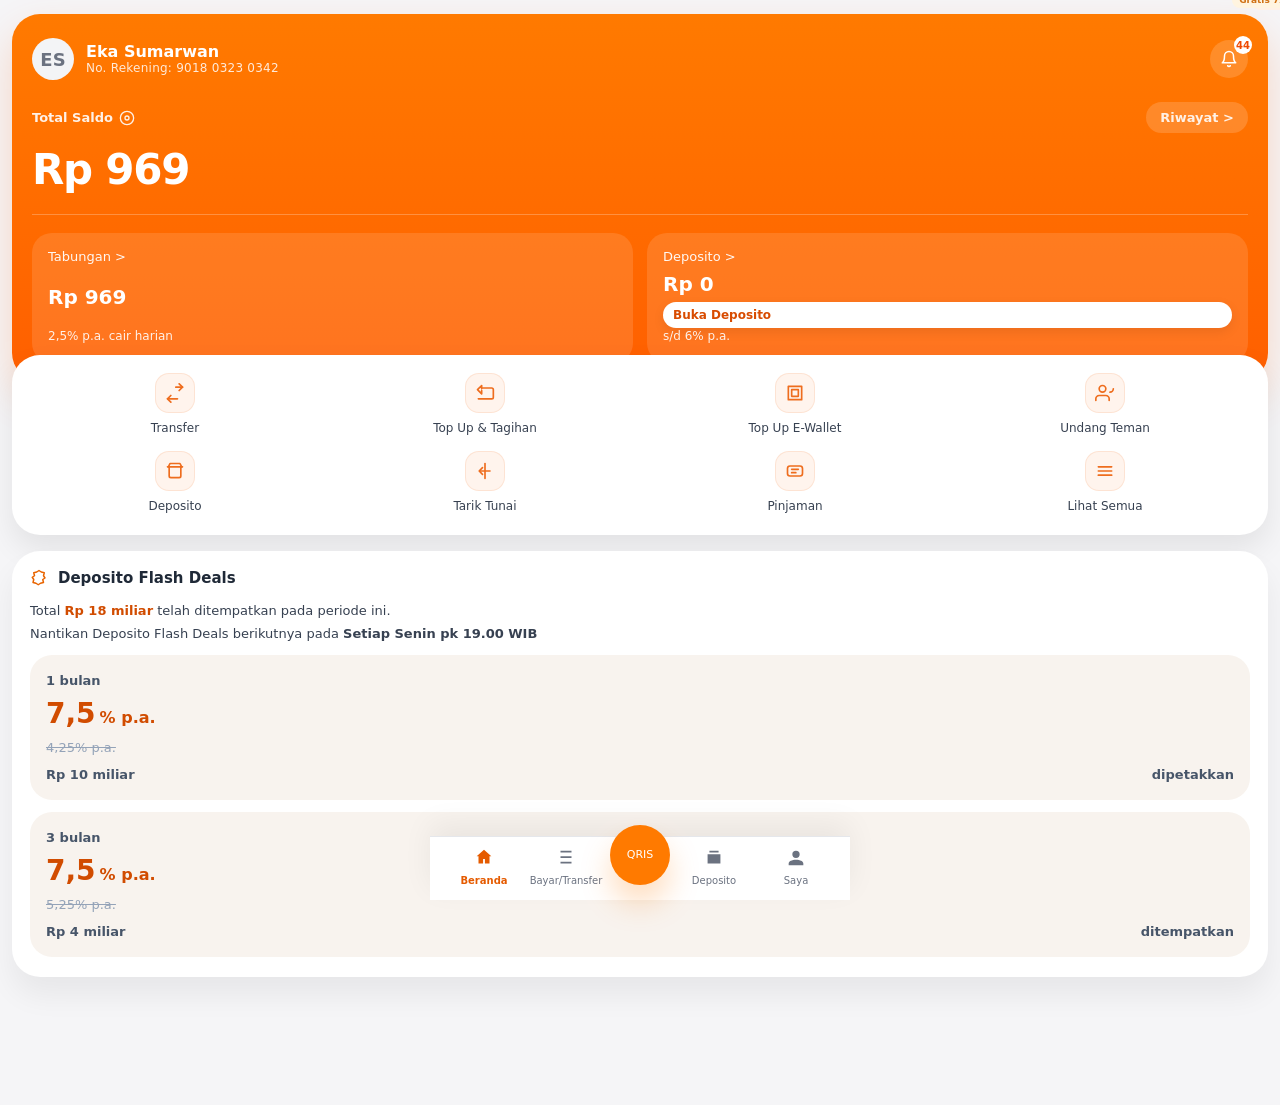
==== commit ebe7b19a: "Rename user.html to index.html" ====
--- a/index.html
+++ b/index.html
@@ -3,194 +3,630 @@
 <head>
   <meta charset="UTF-8" />
   <meta name="viewport" content="width=device-width, initial-scale=1" />
-  <title>Masuk EverUs</title>
+  <title>EverUs Mockup</title>
   <style>
     :root {
+      color-scheme: light;
       font-family: Inter, system-ui, sans-serif;
+      font-size: 14px;
       background: #f5f5f7;
       color: #1f2937;
     }
+
     * {
       box-sizing: border-box;
     }
+
+    html,
     body {
       margin: 0;
+      min-height: 100%;
+      background: #f5f5f7;
+      color: #1f2937;
+      width: 100%;
+      overflow-x: hidden;
+    }
+
+    body {
+      padding: 0;
+    }
+
+    .screen {
+      width: 100vw;
+      padding: 14px 12px 110px;
       min-height: 100vh;
-      display: flex;
-      align-items: center;
-      justify-content: center;
-      background: linear-gradient(180deg, #fffaf4 0%, #f5f5f7 100%);
-      padding: 16px;
-    }
-    .login-card {
-      width: min(460px, 100%);
+      box-sizing: border-box;
+    }
+
+    .top-card {
+      border-radius: 28px;
+      background: linear-gradient(180deg, #ff7a00 0%, #ff5f00 100%);
+      color: white;
+      padding: 24px 20px 18px;
+      box-shadow: 0 18px 40px rgba(255, 97, 0, 0.2);
+    }
+
+    .profile-row {
+      display: flex;
+      justify-content: space-between;
+      gap: 12px;
+      align-items: center;
+      margin-bottom: 22px;
+    }
+
+    .profile {
+      display: flex;
+      gap: 12px;
+      align-items: center;
+    }
+
+    .avatar {
+      width: 42px;
+      height: 42px;
+      border-radius: 50%;
+      background: #f3f4f6;
+      display: grid;
+      place-items: center;
+      color: #6b7280;
+      font-size: 18px;
+      font-weight: 700;
+    }
+
+    .profile-info {
+      line-height: 1.2;
+    }
+
+    .profile-info .name {
+      font-size: 16px;
+      font-weight: 700;
+    }
+
+    .profile-info .account {
+      font-size: 12px;
+      opacity: 0.85;
+      letter-spacing: 0.02em;
+      display: flex;
+      gap: 8px;
+      align-items: center;
+    }
+
+    .icon-badge {
+      width: 38px;
+      height: 38px;
+      border-radius: 50%;
+      background: rgba(255,255,255,0.16);
+      display: grid;
+      place-items: center;
+      position: relative;
+      color: white;
+      padding: 0;
+    }
+
+    .icon-badge .badge-count {
+      width: 18px;
+      height: 18px;
+      border-radius: 50%;
+      background: #fff;
+      color: #ef4900;
+      font-size: 10px;
+      display: grid;
+      place-items: center;
+      font-weight: 700;
+      position: absolute;
+      right: -4px;
+      top: -4px;
+    }
+
+    .section-title {
+      display: flex;
+      justify-content: space-between;
+      align-items: center;
+      margin-bottom: 12px;
+      font-size: 13px;
+      opacity: 0.9;
+    }
+
+    .section-title span {
+      display: inline-flex;
+      align-items: center;
+      gap: 6px;
+    }
+
+    .section-title .pill {
+      padding: 8px 14px;
+      border-radius: 999px;
+      background: rgba(255, 255, 255, 0.18);
+      font-size: 13px;
+      font-weight: 600;
+      color: white;
+    }
+
+    .balance {
+      font-size: clamp(2rem, 6vw, 3rem);
+      font-weight: 800;
+      margin: 8px 0 20px;
+      letter-spacing: -0.03em;
+    }
+
+    .divider {
+      border-top: 1px solid rgba(255,255,255,0.25);
+      margin: 16px 0 18px;
+    }
+
+    .rows {
+      display: grid;
+      gap: 14px;
+      grid-template-columns: repeat(2, minmax(0, 1fr));
+    }
+
+    .sub-card {
+      background: rgba(255,255,255,0.12);
+      border-radius: 20px;
+      padding: 16px 16px 18px;
+      min-height: 108px;
+      display: flex;
+      flex-direction: column;
+      justify-content: space-between;
+    }
+
+    .sub-card .label {
+      display: flex;
+      align-items: center;
+      justify-content: space-between;
+      font-size: 13px;
+      opacity: 0.95;
+      margin-bottom: 8px;
+    }
+
+    .sub-card .amount {
+      font-size: 20px;
+      font-weight: 700;
+      margin-bottom: 6px;
+    }
+
+    .sub-card .small {
+      font-size: 12px;
+      opacity: 0.9;
+      line-height: 1.4;
+    }
+
+    .button-pill {
+      display: inline-flex;
+      padding: 6px 10px;
+      border-radius: 999px;
+      background: #fff;
+      color: #d84b00;
+      font-size: 12px;
+      font-weight: 700;
+      box-shadow: 0 4px 12px rgba(0,0,0,.08);
+    }
+
+    .actions {
       background: white;
       border-radius: 28px;
-      padding: 28px 24px;
-      box-shadow: 0 20px 40px rgba(0,0,0,0.08);
-    }
-    .login-card h1 {
-      margin: 0 0 8px;
-      font-size: 24px;
-    }
-    .login-card p {
-      margin: 0 0 24px;
-      color: #64748b;
-      font-size: 14px;
-      line-height: 1.6;
-    }
-    .field {
-      display: grid;
+      margin: -26px 0 16px;
+      padding: 18px 16px 22px;
+      box-shadow: 0 14px 30px rgba(0,0,0,0.08);
+    }
+
+    .action-grid {
+      display: grid;
+      grid-template-columns: repeat(4, minmax(0, 1fr));
+      gap: 16px;
+    }
+
+    .action-item {
+      display: flex;
+      flex-direction: column;
+      align-items: center;
+      gap: 8px;
+      color: #374151;
+      text-align: center;
+      font-size: 12px;
+    }
+
+    .action-icon {
+      width: 40px;
+      height: 40px;
+      border-radius: 14px;
+      display: grid;
+      place-items: center;
+      background: #fff4ed;
+      color: #ee6d1e;
+      box-shadow: inset 0 0 0 1px rgba(238,109,30,.12);
+    }
+
+    .action-icon.badge::after {
+      content: 'Baru';
+      position: absolute;
+      top: -6px;
+      right: -10px;
+      font-size: 9px;
+      font-weight: 700;
+      color: #c84a00;
+      background: #fff1e6;
+      border-radius: 999px;
+      padding: 3px 7px;
+    }
+
+    .action-icon.free::after {
+      content: 'Gratis 7x';
+      position: absolute;
+      top: -8px;
+      right: -12px;
+      font-size: 9px;
+      font-weight: 700;
+      color: #d07114;
+      background: #fff4e0;
+      border-radius: 999px;
+      padding: 3px 7px;
+    }
+
+    .card {
+      border-radius: 28px;
+      background: #fff;
+      padding: 18px 18px 20px;
+      box-shadow: 0 18px 30px rgba(0,0,0,0.06);
+      margin-bottom: 18px;
+    }
+
+    .card .section-label {
+      display: flex;
+      align-items: center;
       gap: 10px;
-      margin-bottom: 20px;
-    }
-    .field label {
+      font-weight: 700;
+      font-size: 15px;
+      margin-bottom: 16px;
+      color: #1f2937;
+    }
+
+    .card .section-label svg {
+      width: 18px;
+      height: 18px;
+      color: #e86400;
+    }
+
+    .flash-body {
+      display: grid;
+      gap: 14px;
+    }
+
+    .flash-text {
+      display: grid;
+      gap: 8px;
       font-size: 13px;
-      font-weight: 700;
-      color: #334155;
-    }
-    .field input {
-      width: 100%;
-      border: 1px solid #e2e8f0;
-      border-radius: 16px;
-      padding: 14px 16px;
-      font-size: 15px;
-      background: #f8fafc;
-      color: #0f172a;
-    }
-    .button {
-      width: 100%;
-      border: none;
-      border-radius: 16px;
-      padding: 14px;
+      color: #374151;
+    }
+
+    .flash-text .highlight {
+      color: #d14c00;
+      font-weight: 700;
+    }
+
+    .offers {
+      display: grid;
+      gap: 12px;
+    }
+
+    .offer {
+      background: #f8f3ee;
+      border-radius: 22px;
+      padding: 18px 16px;
+      display: grid;
+      gap: 12px;
+    }
+
+    .offer-header {
+      font-size: 13px;
+      color: #475569;
+      font-weight: 700;
+    }
+
+    .offer-rate {
+      font-size: 28px;
+      font-weight: 800;
+      color: #d14c00;
+      line-height: 1;
+    }
+
+    .offer-rate .unit {
+      font-size: 16px;
+      font-weight: 600;
+      margin-left: 4px;
+    }
+
+    .offer-base {
+      font-size: 13px;
+      color: #94a3b8;
+      text-decoration: line-through;
+    }
+
+    .offer-footer {
+      display: flex;
+      justify-content: space-between;
+      gap: 10px;
+      font-size: 13px;
+      color: #475569;
+    }
+
+    .offer-footer span {
+      display: block;
+      font-weight: 700;
+    }
+
+    .bottom-nav {
+      position: fixed;
+      left: 50%;
+      transform: translateX(-50%);
+      bottom: 0;
+      width: min(100%, 420px);
+      background: white;
+      border-top: 1px solid #e5e7eb;
+      padding: 10px 16px 14px;
+      display: flex;
+      justify-content: space-between;
+      align-items: center;
+      gap: 6px;
+      box-shadow: 0 -12px 30px rgba(0,0,0,0.06);
+      z-index: 10;
+    }
+
+    .tab-item {
+      flex: 1;
+      display: flex;
+      flex-direction: column;
+      align-items: center;
+      gap: 6px;
+      font-size: 11px;
+      color: #6b7280;
+    }
+
+    .tab-item.active {
+      color: #e55b00;
+      font-weight: 700;
+    }
+
+    .tab-item .tab-icon {
+      width: 22px;
+      height: 22px;
+      background: currentColor;
+      mask-size: contain;
+      mask-repeat: no-repeat;
+      mask-position: center;
+      display: block;
+    }
+
+    .tab-item.home .tab-icon {
+      mask-image: url('data:image/svg+xml;utf8,<svg xmlns="http://www.w3.org/2000/svg" viewBox="0 0 24 24"><path fill="white" d="M12 3l8 7h-2v8h-5v-5H11v5H6v-8H4z"/></svg>');
+    }
+
+    .tab-item.transfer .tab-icon {
+      mask-image: url('data:image/svg+xml;utf8,<svg xmlns="http://www.w3.org/2000/svg" viewBox="0 0 24 24"><path fill="white" d="M6 4h12v2H6zm0 6h12v2H6zm0 6h12v2H6z"/></svg>');
+    }
+
+    .tab-item.qris {
+      flex: none;
+      width: 60px;
+      height: 60px;
+      border-radius: 50%;
       background: #ff7a00;
       color: white;
-      font-size: 15px;
-      font-weight: 700;
-      cursor: pointer;
-    }
-    .message {
-      min-height: 22px;
-      color: #dc2626;
-      font-size: 13px;
-    }
-    .help {
-      margin-top: 18px;
-      color: #475569;
-      font-size: 13px;
-      line-height: 1.5;
-    }
-    .help a {
-      color: #ff7a00;
-      text-decoration: none;
-      font-weight: 700;
+      display: grid;
+      place-items: center;
+      margin-top: -24px;
+      box-shadow: 0 18px 30px rgba(255,122,0,0.25);
+    }
+
+    .tab-item.qris .label {
+      display: none;
+    }
+
+    .tab-item.deposit .tab-icon {
+      mask-image: url('data:image/svg+xml;utf8,<svg xmlns="http://www.w3.org/2000/svg" viewBox="0 0 24 24"><path fill="white" d="M7 4h10v2H7zm-2 4h14v10H5z"/></svg>');
+    }
+
+    .tab-item.profile .tab-icon {
+      mask-image: url('data:image/svg+xml;utf8,<svg xmlns="http://www.w3.org/2000/svg" viewBox="0 0 24 24"><path fill="white" d="M12 12a4 4 0 1 0-4-4 4 4 0 0 0 4 4zm0 2c-4.42 0-8 1.79-8 4v2h16v-2c0-2.21-3.58-4-8-4z"/></svg>');
+    }
+
+    .tab-item .label {
+      font-size: 10px;
+      text-transform: capitalize;
+    }
+
+    @media (max-width: 400px) {
+      .top-card {
+        padding: 20px 16px 18px;
+      }
+      .bottom-nav {
+        padding: 10px 14px 12px;
+      }
     }
   </style>
 </head>
 <body>
-  <div class="login-card">
-    <h1>Masuk dengan Rekening</h1>
-    <p>Gunakan nomor rekening yang sudah terdaftar untuk masuk ke akun EverUs kamu.</p>
-    <div class="field">
-      <label for="account-number">Nomor rekening</label>
-      <input id="account-number" type="text" placeholder="9018 0323 0342" />
+  <main class="screen">
+    <section class="top-card">
+      <div class="profile-row">
+        <div class="profile">
+          <div class="avatar">ES</div>
+          <div class="profile-info">
+            <div class="name" id="user-name">Eka Sumarwan</div>
+            <div class="account" id="user-account">No. Rekening: 9018 0323 0342</div>
+          </div>
+        </div>
+        <div class="icon-badge" aria-label="Notifikasi">
+          <svg width="18" height="18" viewBox="0 0 24 24" fill="none" stroke="white" stroke-width="2" stroke-linecap="round" stroke-linejoin="round"><path d="M18 8a6 6 0 0 0-12 0c0 7-3 9-3 9h18s-3-2-3-9"></path><path d="M13.73 21a2 2 0 0 1-3.46 0"></path></svg>
+          <span class="badge-count" id="notification-count">44</span>
+        </div>
+      </div>
+      <div class="section-title">
+        <span><strong>Total Saldo</strong> <svg width="16" height="16" viewBox="0 0 24 24" fill="none" stroke="white" stroke-width="2" stroke-linecap="round" stroke-linejoin="round"><circle cx="12" cy="12" r="3"></circle><path d="M2.05 12a9.94 9.94 0 0 1 19.9 0 9.94 9.94 0 0 1-19.9 0"></path></svg></span>
+        <span class="pill">Riwayat ></span>
+      </div>
+      <div class="balance" id="total-balance">Rp 969</div>
+      <div class="divider"></div>
+      <div class="rows">
+        <div class="sub-card">
+          <div class="label">Tabungan &gt;</div>
+          <div class="amount" id="saving-amount">Rp 969</div>
+          <div class="small" id="saving-rate">2,5% p.a. cair harian</div>
+        </div>
+        <div class="sub-card">
+          <div class="label">Deposito &gt;</div>
+          <div class="amount" id="deposit-amount">Rp 0</div>
+          <span class="button-pill" id="deposit-action-text">Buka Deposito</span>
+          <div class="small" id="deposit-rate">s/d 6% p.a.</div>
+        </div>
+      </div>
+    </section>
+
+    <section class="actions">
+      <div class="action-grid">
+        <div class="action-item">
+          <div class="action-icon"><svg width="20" height="20" viewBox="0 0 24 24" fill="none" stroke="#ee6d1e" stroke-width="2" stroke-linecap="round" stroke-linejoin="round"><polyline points="17 1 21 5 17 9"></polyline><line x1="13" y1="5" x2="21" y2="5"></line><polyline points="7 23 3 19 7 15"></polyline><line x1="3" y1="19" x2="15" y2="19"></line></svg></div>
+          <div>Transfer</div>
+        </div>
+        <div class="action-item">
+          <div class="action-icon"><svg width="20" height="20" viewBox="0 0 24 24" fill="none" stroke="#ee6d1e" stroke-width="2" stroke-linecap="round" stroke-linejoin="round"><path d="M4 19h16a2 2 0 0 0 2-2V8a2 2 0 0 0-2-2H9"></path><path d="M8 7V3L3 8l5 5V9"></path></svg></div>
+          <div>Top Up & Tagihan</div>
+        </div>
+        <div class="action-item">
+          <div class="action-icon badge"><svg width="20" height="20" viewBox="0 0 24 24" fill="none" stroke="#ee6d1e" stroke-width="2" stroke-linecap="round" stroke-linejoin="round"><path d="M4 4h16v16H4z"></path><path d="M8 8h8v8H8z"></path></svg></div>
+          <div>Top Up E-Wallet</div>
+        </div>
+        <div class="action-item">
+          <div class="action-icon"><svg width="20" height="20" viewBox="0 0 24 24" fill="none" stroke="#ee6d1e" stroke-width="2" stroke-linecap="round" stroke-linejoin="round"><path d="M17 21v-2a4 4 0 0 0-4-4H5a4 4 0 0 0-4 4v2"></path><circle cx="9" cy="7" r="4"></circle><path d="M22 7a4 4 0 0 1-4 4"></path></svg></div>
+          <div>Undang Teman</div>
+        </div>
+        <div class="action-item">
+          <div class="action-icon"><svg width="20" height="20" viewBox="0 0 24 24" fill="none" stroke="#ee6d1e" stroke-width="2" stroke-linecap="round" stroke-linejoin="round"><path d="M3 7h18"></path><path d="M4 7l2-4h12l2 4"></path><path d="M5 7v11a2 2 0 0 0 2 2h10a2 2 0 0 0 2-2V7"></path></svg></div>
+          <div>Deposito</div>
+        </div>
+        <div class="action-item">
+          <div class="action-icon free"><svg width="20" height="20" viewBox="0 0 24 24" fill="none" stroke="#ee6d1e" stroke-width="2" stroke-linecap="round" stroke-linejoin="round"><path d="M12 3v18"></path><path d="M6 12h12"></path><path d="M9 8l-4 4 4 4"></path></svg></div>
+          <div>Tarik Tunai</div>
+        </div>
+        <div class="action-item">
+          <div class="action-icon"><svg width="20" height="20" viewBox="0 0 24 24" fill="none" stroke="#ee6d1e" stroke-width="2" stroke-linecap="round" stroke-linejoin="round"><path d="M18 6a3 3 0 0 1 3 3v6a3 3 0 0 1-3 3H6a3 3 0 0 1-3-3V9a3 3 0 0 1 3-3h12z"></path><path d="M8 10h8"></path><path d="M8 14h5"></path></svg></div>
+          <div>Pinjaman</div>
+        </div>
+        <div class="action-item">
+          <div class="action-icon"><svg width="20" height="20" viewBox="0 0 24 24" fill="none" stroke="#ee6d1e" stroke-width="2" stroke-linecap="round" stroke-linejoin="round"><path d="M4 7h16"></path><path d="M4 12h16"></path><path d="M4 17h16"></path></svg></div>
+          <div>Lihat Semua</div>
+        </div>
+      </div>
+    </section>
+
+    <section class="card">
+      <div class="section-label">
+        <svg viewBox="0 0 24 24" fill="none" stroke="#e86400" stroke-width="2" stroke-linecap="round" stroke-linejoin="round"><path d="M12 2l3 2 4 1-1 4 2 3-3 2 1 4-4 1-3 2-3-2-4-1 1-4-2-3 3-2-1-4 4-1z"></path></svg>
+        <span>Deposito Flash Deals</span>
+      </div>
+      <div class="flash-body">
+        <div class="flash-text">
+          <div>Total <span class="highlight" id="flash-total">Rp 18 miliar</span> telah ditempatkan pada periode ini.</div>
+          <div>Nantikan Deposito Flash Deals berikutnya pada <strong>Setiap Senin pk 19.00 WIB</strong></div>
+        </div>
+        <div class="offers">
+          <div class="offer">
+            <div class="offer-header">1 bulan</div>
+            <div class="offer-rate" id="offer-1-rate">7,5<span class="unit">% p.a.</span></div>
+            <div class="offer-base" id="offer-1-base">4,25% p.a.</div>
+            <div class="offer-footer">
+              <span id="offer-1-volume">Rp 10 miliar</span>
+              <span>dipetakkan</span>
+            </div>
+          </div>
+          <div class="offer">
+            <div class="offer-header">3 bulan</div>
+            <div class="offer-rate" id="offer-2-rate">7,5<span class="unit">% p.a.</span></div>
+            <div class="offer-base" id="offer-2-base">5,25% p.a.</div>
+            <div class="offer-footer">
+              <span id="offer-2-volume">Rp 4 miliar</span>
+              <span>ditempatkan</span>
+            </div>
+          </div>
+        </div>
+      </div>
+    </section>
+  </main>
+
+  <nav class="bottom-nav" aria-label="Navigasi utama">
+    <div class="tab-item active home">
+      <span class="tab-icon"></span>
+      <span class="label">Beranda</span>
     </div>
-    <button class="button" id="login-btn">Masuk</button>
-    <div class="message" id="login-message"></div>
-    <p class="help">Belum punya akun? Daftarkan via <a href="admin.html">Admin Panel</a>.</p>
-    <hr style="border: none; border-top: 1px solid #e5e7eb; margin: 20px 0;">
-    <details style="font-size: 12px; color: #64748b;">
-      <summary style="cursor: pointer; font-weight: 700; color: #475569;">📋 Lihat Akun Tersedia</summary>
-      <div id="account-list" style="margin-top: 12px; padding-top: 12px; border-top: 1px solid #e5e7eb;">
-        <p style="margin: 0 0 8px;">Akun yang terdaftar:</p>
-        <div id="account-items" style="font-family: monospace; font-size: 11px; color: #1f2937;"></div>
-      </div>
-    </details>
-  </div>
+    <div class="tab-item transfer">
+      <span class="tab-icon"></span>
+      <span class="label">Bayar/Transfer</span>
+    </div>
+    <div class="tab-item qris" aria-label="QRIS">
+      <span>QRIS</span>
+    </div>
+    <div class="tab-item deposit">
+      <span class="tab-icon"></span>
+      <span class="label">Deposito</span>
+    </div>
+    <div class="tab-item profile">
+      <span class="tab-icon"></span>
+      <span class="label">Saya</span>
+    </div>
+  </nav>
+
   <script>
-    const SHEET_ENDPOINT = 'https://script.google.com/macros/s/AKfycbxJeqJSQt7piGkguB62S1hXNhGyePbZWRPzknS0hSrUeU41AByMyciHHYfte2kRLddXgQ/exec';
-    const messageEl = document.getElementById('login-message');
-    const inputEl = document.getElementById('account-number');
-    const buttonEl = document.getElementById('login-btn');
-    const accountItemsEl = document.getElementById('account-items');
-
-    function normalizeAccount(value) {
-      return String(value || '').trim().replace(/\s+/g, '');
-    }
-
-    async function loadAccountList() {
-      try {
-        const url = new URL(SHEET_ENDPOINT);
-        url.searchParams.set('action', 'list');
-        const response = await fetch(url.toString());
-        if (!response.ok) throw new Error('Gagal koneksi');
-        const accounts = await response.json();
-        
-        if (!Array.isArray(accounts) || accounts.length === 0) {
-          accountItemsEl.innerHTML = '<p style="margin: 0; color: #dc2626;">Tidak ada akun terdaftar.</p>';
-          return;
-        }
-        
-        let html = '';
-        accounts.forEach(function(acc) {
-          if (acc.account) {
-            html += `<div style="margin: 6px 0; padding: 8px; background: #f8fafc; border-radius: 8px;">
-              <strong>${acc.account}</strong> - ${acc.name || '(Tanpa nama)'}
-            </div>`;
-          }
-        });
-        accountItemsEl.innerHTML = html || '<p style="margin: 0; color: #64748b;">Data akun kosong.</p>';
-      } catch (error) {
-        accountItemsEl.innerHTML = '<p style="margin: 0; color: #dc2626;">Gagal memuat daftar akun.</p>';
-        console.error('Gagal load account list:', error);
-      }
-    }
-
-    document.querySelector('details').addEventListener('toggle', function(e) {
-      if (e.target.open) {
-        loadAccountList();
-      }
-    });
-
-    async function login() {
-      const rawAccount = inputEl.value;
-      const account = normalizeAccount(rawAccount);
-      
-      if (!account) {
-        messageEl.textContent = 'Masukkan nomor rekening terlebih dahulu.';
-        return;
-      }
-      
-      messageEl.textContent = 'Memeriksa akun...';
-      console.log('Login attempt with account:', account);
-      
+    const SHEET_ENDPOINT = 'https://script.google.com/macros/s/AKfycbziYfpWkeX6s_lg-PVcAVYsSrMSIyicQ9oPmv-A2inFxYkZyncsRTyqJheBU9nh1ywI8Q/exec';
+
+    function getAccountFromUrl() {
+      const params = new URLSearchParams(window.location.search);
+      return params.get('account');
+    }
+
+    async function fetchConfig(account) {
       try {
         const url = new URL(SHEET_ENDPOINT);
         url.searchParams.set('action', 'get');
-        url.searchParams.set('account', account);
-        console.log('Fetching:', url.toString());
-        
+        if (account) url.searchParams.set('account', account);
         const response = await fetch(url.toString());
-        if (!response.ok) throw new Error('Gagal koneksi');
-        const config = await response.json();
-        
-        console.log('Response:', config);
-        
-        if (!config || !config.account) {
-          messageEl.textContent = 'Nomor rekening tidak ditemukan. Coba lagi atau daftar di Admin Panel.';
-          return;
-        }
-        
-        window.location.href = `index.html?account=${encodeURIComponent(config.account)}`;
+        if (!response.ok) throw new Error('Fetch error');
+        return await response.json();
       } catch (error) {
-        messageEl.textContent = 'Terjadi kesalahan, silakan coba lagi.';
-        console.error('Login error:', error);
+        console.error('Gagal memuat konfigurasi:', error);
+        return null;
       }
     }
 
-    buttonEl.addEventListener('click', login);
-    inputEl.addEventListener('keydown', function(event) {
-      if (event.key === 'Enter') login();
+    function setText(id, value) {
+      const el = document.getElementById(id);
+      if (el && value !== undefined && value !== null) {
+        el.textContent = value;
+      }
+    }
+
+    function applyConfig(config) {
+      if (!config) return;
+      setText('user-name', config.name);
+      setText('user-account', config.account ? `No. Rekening: ${config.account}` : undefined);
+      setText('notification-count', config.notification_count || '0');
+      setText('total-balance', config.total_balance || 'Rp 0');
+      setText('saving-amount', config.saving_amount || 'Rp 0');
+      setText('saving-rate', config.saving_rate || '2,5% p.a. cair harian');
+      setText('deposit-amount', config.deposit_amount || 'Rp 0');
+      setText('deposit-action-text', config.deposit_action || 'Buka Deposito');
+      setText('deposit-rate', config.deposit_rate || 's/d 6% p.a.');
+      setText('flash-total', config.flash_total || 'Rp 0');
+      setText('offer-1-rate', config.offer_1_rate || '7,5% p.a.');
+      setText('offer-1-base', config.offer_1_base || '4,25% p.a.');
+      setText('offer-1-volume', config.offer_1_volume || 'Rp 10 miliar');
+      setText('offer-2-rate', config.offer_2_rate || '7,5% p.a.');
+      setText('offer-2-base', config.offer_2_base || '5,25% p.a.');
+      setText('offer-2-volume', config.offer_2_volume || 'Rp 4 miliar');
+    }
+
+    document.addEventListener('DOMContentLoaded', async () => {
+      const account = getAccountFromUrl();
+      const config = await fetchConfig(account);
+      applyConfig(config);
     });
   </script>
 </body>
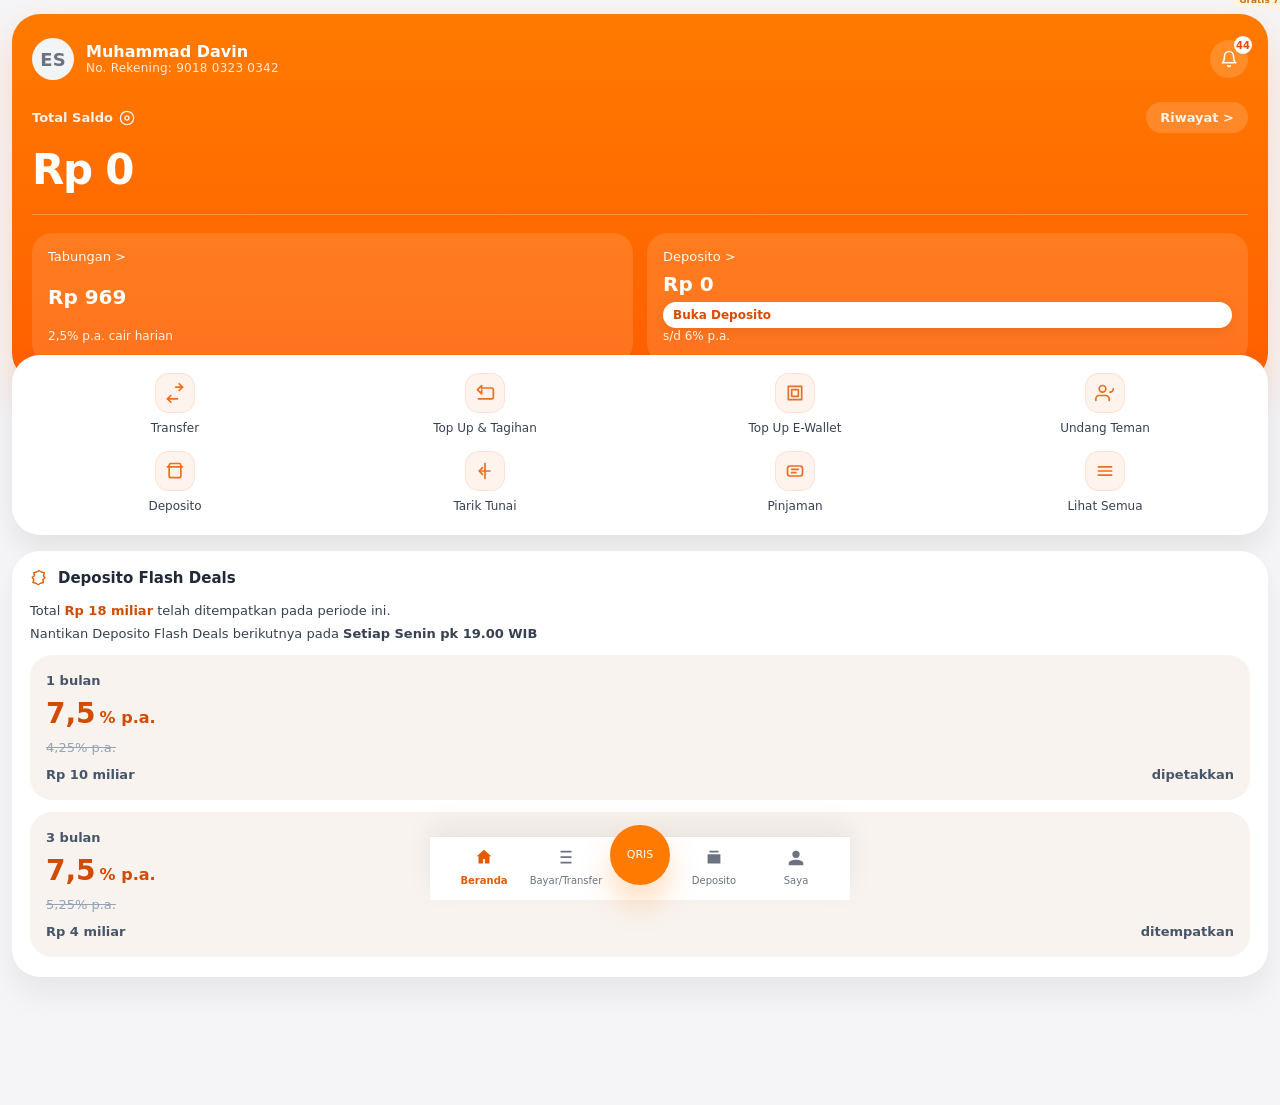
==== commit a0a2995b: "Update index.html" ====
--- a/index.html
+++ b/index.html
@@ -451,7 +451,7 @@
         <div class="profile">
           <div class="avatar">ES</div>
           <div class="profile-info">
-            <div class="name" id="user-name">Eka Sumarwan</div>
+            <div class="name" id="user-name">Muhammad Davin</div>
             <div class="account" id="user-account">No. Rekening: 9018 0323 0342</div>
           </div>
         </div>
@@ -464,7 +464,7 @@
         <span><strong>Total Saldo</strong> <svg width="16" height="16" viewBox="0 0 24 24" fill="none" stroke="white" stroke-width="2" stroke-linecap="round" stroke-linejoin="round"><circle cx="12" cy="12" r="3"></circle><path d="M2.05 12a9.94 9.94 0 0 1 19.9 0 9.94 9.94 0 0 1-19.9 0"></path></svg></span>
         <span class="pill">Riwayat ></span>
       </div>
-      <div class="balance" id="total-balance">Rp 969</div>
+      <div class="balance" id="total-balance">Rp 0</div>
       <div class="divider"></div>
       <div class="rows">
         <div class="sub-card">
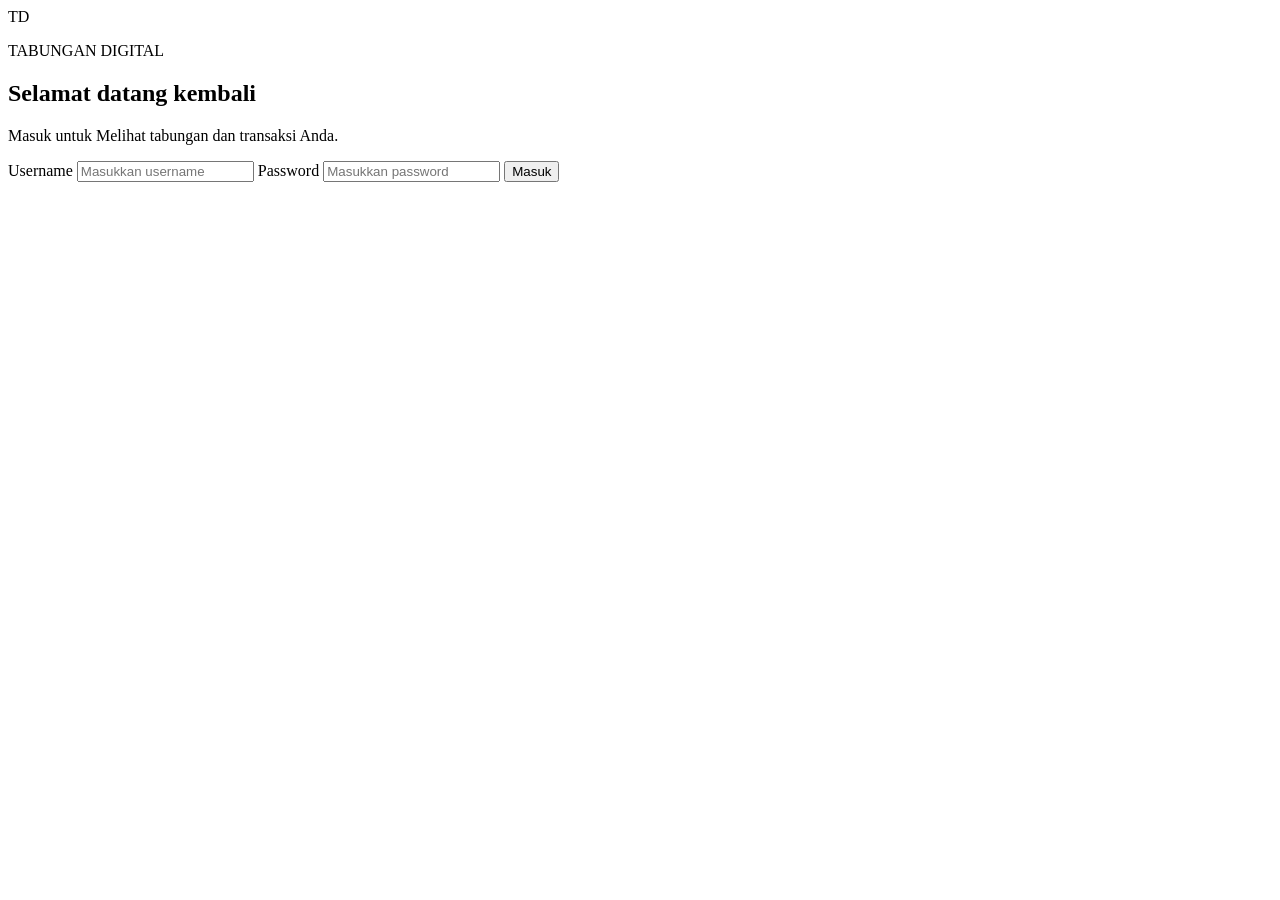
==== commit 1ee706a4: "Add files via upload" ====
--- a/index.html
+++ b/index.html
@@ -1,633 +1,13 @@
-<!DOCTYPE html>
-<html lang="id">
-<head>
-  <meta charset="UTF-8" />
-  <meta name="viewport" content="width=device-width, initial-scale=1" />
-  <title>EverUs Mockup</title>
-  <style>
-    :root {
-      color-scheme: light;
-      font-family: Inter, system-ui, sans-serif;
-      font-size: 14px;
-      background: #f5f5f7;
-      color: #1f2937;
-    }
-
-    * {
-      box-sizing: border-box;
-    }
-
-    html,
-    body {
-      margin: 0;
-      min-height: 100%;
-      background: #f5f5f7;
-      color: #1f2937;
-      width: 100%;
-      overflow-x: hidden;
-    }
-
-    body {
-      padding: 0;
-    }
-
-    .screen {
-      width: 100vw;
-      padding: 14px 12px 110px;
-      min-height: 100vh;
-      box-sizing: border-box;
-    }
-
-    .top-card {
-      border-radius: 28px;
-      background: linear-gradient(180deg, #ff7a00 0%, #ff5f00 100%);
-      color: white;
-      padding: 24px 20px 18px;
-      box-shadow: 0 18px 40px rgba(255, 97, 0, 0.2);
-    }
-
-    .profile-row {
-      display: flex;
-      justify-content: space-between;
-      gap: 12px;
-      align-items: center;
-      margin-bottom: 22px;
-    }
-
-    .profile {
-      display: flex;
-      gap: 12px;
-      align-items: center;
-    }
-
-    .avatar {
-      width: 42px;
-      height: 42px;
-      border-radius: 50%;
-      background: #f3f4f6;
-      display: grid;
-      place-items: center;
-      color: #6b7280;
-      font-size: 18px;
-      font-weight: 700;
-    }
-
-    .profile-info {
-      line-height: 1.2;
-    }
-
-    .profile-info .name {
-      font-size: 16px;
-      font-weight: 700;
-    }
-
-    .profile-info .account {
-      font-size: 12px;
-      opacity: 0.85;
-      letter-spacing: 0.02em;
-      display: flex;
-      gap: 8px;
-      align-items: center;
-    }
-
-    .icon-badge {
-      width: 38px;
-      height: 38px;
-      border-radius: 50%;
-      background: rgba(255,255,255,0.16);
-      display: grid;
-      place-items: center;
-      position: relative;
-      color: white;
-      padding: 0;
-    }
-
-    .icon-badge .badge-count {
-      width: 18px;
-      height: 18px;
-      border-radius: 50%;
-      background: #fff;
-      color: #ef4900;
-      font-size: 10px;
-      display: grid;
-      place-items: center;
-      font-weight: 700;
-      position: absolute;
-      right: -4px;
-      top: -4px;
-    }
-
-    .section-title {
-      display: flex;
-      justify-content: space-between;
-      align-items: center;
-      margin-bottom: 12px;
-      font-size: 13px;
-      opacity: 0.9;
-    }
-
-    .section-title span {
-      display: inline-flex;
-      align-items: center;
-      gap: 6px;
-    }
-
-    .section-title .pill {
-      padding: 8px 14px;
-      border-radius: 999px;
-      background: rgba(255, 255, 255, 0.18);
-      font-size: 13px;
-      font-weight: 600;
-      color: white;
-    }
-
-    .balance {
-      font-size: clamp(2rem, 6vw, 3rem);
-      font-weight: 800;
-      margin: 8px 0 20px;
-      letter-spacing: -0.03em;
-    }
-
-    .divider {
-      border-top: 1px solid rgba(255,255,255,0.25);
-      margin: 16px 0 18px;
-    }
-
-    .rows {
-      display: grid;
-      gap: 14px;
-      grid-template-columns: repeat(2, minmax(0, 1fr));
-    }
-
-    .sub-card {
-      background: rgba(255,255,255,0.12);
-      border-radius: 20px;
-      padding: 16px 16px 18px;
-      min-height: 108px;
-      display: flex;
-      flex-direction: column;
-      justify-content: space-between;
-    }
-
-    .sub-card .label {
-      display: flex;
-      align-items: center;
-      justify-content: space-between;
-      font-size: 13px;
-      opacity: 0.95;
-      margin-bottom: 8px;
-    }
-
-    .sub-card .amount {
-      font-size: 20px;
-      font-weight: 700;
-      margin-bottom: 6px;
-    }
-
-    .sub-card .small {
-      font-size: 12px;
-      opacity: 0.9;
-      line-height: 1.4;
-    }
-
-    .button-pill {
-      display: inline-flex;
-      padding: 6px 10px;
-      border-radius: 999px;
-      background: #fff;
-      color: #d84b00;
-      font-size: 12px;
-      font-weight: 700;
-      box-shadow: 0 4px 12px rgba(0,0,0,.08);
-    }
-
-    .actions {
-      background: white;
-      border-radius: 28px;
-      margin: -26px 0 16px;
-      padding: 18px 16px 22px;
-      box-shadow: 0 14px 30px rgba(0,0,0,0.08);
-    }
-
-    .action-grid {
-      display: grid;
-      grid-template-columns: repeat(4, minmax(0, 1fr));
-      gap: 16px;
-    }
-
-    .action-item {
-      display: flex;
-      flex-direction: column;
-      align-items: center;
-      gap: 8px;
-      color: #374151;
-      text-align: center;
-      font-size: 12px;
-    }
-
-    .action-icon {
-      width: 40px;
-      height: 40px;
-      border-radius: 14px;
-      display: grid;
-      place-items: center;
-      background: #fff4ed;
-      color: #ee6d1e;
-      box-shadow: inset 0 0 0 1px rgba(238,109,30,.12);
-    }
-
-    .action-icon.badge::after {
-      content: 'Baru';
-      position: absolute;
-      top: -6px;
-      right: -10px;
-      font-size: 9px;
-      font-weight: 700;
-      color: #c84a00;
-      background: #fff1e6;
-      border-radius: 999px;
-      padding: 3px 7px;
-    }
-
-    .action-icon.free::after {
-      content: 'Gratis 7x';
-      position: absolute;
-      top: -8px;
-      right: -12px;
-      font-size: 9px;
-      font-weight: 700;
-      color: #d07114;
-      background: #fff4e0;
-      border-radius: 999px;
-      padding: 3px 7px;
-    }
-
-    .card {
-      border-radius: 28px;
-      background: #fff;
-      padding: 18px 18px 20px;
-      box-shadow: 0 18px 30px rgba(0,0,0,0.06);
-      margin-bottom: 18px;
-    }
-
-    .card .section-label {
-      display: flex;
-      align-items: center;
-      gap: 10px;
-      font-weight: 700;
-      font-size: 15px;
-      margin-bottom: 16px;
-      color: #1f2937;
-    }
-
-    .card .section-label svg {
-      width: 18px;
-      height: 18px;
-      color: #e86400;
-    }
-
-    .flash-body {
-      display: grid;
-      gap: 14px;
-    }
-
-    .flash-text {
-      display: grid;
-      gap: 8px;
-      font-size: 13px;
-      color: #374151;
-    }
-
-    .flash-text .highlight {
-      color: #d14c00;
-      font-weight: 700;
-    }
-
-    .offers {
-      display: grid;
-      gap: 12px;
-    }
-
-    .offer {
-      background: #f8f3ee;
-      border-radius: 22px;
-      padding: 18px 16px;
-      display: grid;
-      gap: 12px;
-    }
-
-    .offer-header {
-      font-size: 13px;
-      color: #475569;
-      font-weight: 700;
-    }
-
-    .offer-rate {
-      font-size: 28px;
-      font-weight: 800;
-      color: #d14c00;
-      line-height: 1;
-    }
-
-    .offer-rate .unit {
-      font-size: 16px;
-      font-weight: 600;
-      margin-left: 4px;
-    }
-
-    .offer-base {
-      font-size: 13px;
-      color: #94a3b8;
-      text-decoration: line-through;
-    }
-
-    .offer-footer {
-      display: flex;
-      justify-content: space-between;
-      gap: 10px;
-      font-size: 13px;
-      color: #475569;
-    }
-
-    .offer-footer span {
-      display: block;
-      font-weight: 700;
-    }
-
-    .bottom-nav {
-      position: fixed;
-      left: 50%;
-      transform: translateX(-50%);
-      bottom: 0;
-      width: min(100%, 420px);
-      background: white;
-      border-top: 1px solid #e5e7eb;
-      padding: 10px 16px 14px;
-      display: flex;
-      justify-content: space-between;
-      align-items: center;
-      gap: 6px;
-      box-shadow: 0 -12px 30px rgba(0,0,0,0.06);
-      z-index: 10;
-    }
-
-    .tab-item {
-      flex: 1;
-      display: flex;
-      flex-direction: column;
-      align-items: center;
-      gap: 6px;
-      font-size: 11px;
-      color: #6b7280;
-    }
-
-    .tab-item.active {
-      color: #e55b00;
-      font-weight: 700;
-    }
-
-    .tab-item .tab-icon {
-      width: 22px;
-      height: 22px;
-      background: currentColor;
-      mask-size: contain;
-      mask-repeat: no-repeat;
-      mask-position: center;
-      display: block;
-    }
-
-    .tab-item.home .tab-icon {
-      mask-image: url('data:image/svg+xml;utf8,<svg xmlns="http://www.w3.org/2000/svg" viewBox="0 0 24 24"><path fill="white" d="M12 3l8 7h-2v8h-5v-5H11v5H6v-8H4z"/></svg>');
-    }
-
-    .tab-item.transfer .tab-icon {
-      mask-image: url('data:image/svg+xml;utf8,<svg xmlns="http://www.w3.org/2000/svg" viewBox="0 0 24 24"><path fill="white" d="M6 4h12v2H6zm0 6h12v2H6zm0 6h12v2H6z"/></svg>');
-    }
-
-    .tab-item.qris {
-      flex: none;
-      width: 60px;
-      height: 60px;
-      border-radius: 50%;
-      background: #ff7a00;
-      color: white;
-      display: grid;
-      place-items: center;
-      margin-top: -24px;
-      box-shadow: 0 18px 30px rgba(255,122,0,0.25);
-    }
-
-    .tab-item.qris .label {
-      display: none;
-    }
-
-    .tab-item.deposit .tab-icon {
-      mask-image: url('data:image/svg+xml;utf8,<svg xmlns="http://www.w3.org/2000/svg" viewBox="0 0 24 24"><path fill="white" d="M7 4h10v2H7zm-2 4h14v10H5z"/></svg>');
-    }
-
-    .tab-item.profile .tab-icon {
-      mask-image: url('data:image/svg+xml;utf8,<svg xmlns="http://www.w3.org/2000/svg" viewBox="0 0 24 24"><path fill="white" d="M12 12a4 4 0 1 0-4-4 4 4 0 0 0 4 4zm0 2c-4.42 0-8 1.79-8 4v2h16v-2c0-2.21-3.58-4-8-4z"/></svg>');
-    }
-
-    .tab-item .label {
-      font-size: 10px;
-      text-transform: capitalize;
-    }
-
-    @media (max-width: 400px) {
-      .top-card {
-        padding: 20px 16px 18px;
-      }
-      .bottom-nav {
-        padding: 10px 14px 12px;
-      }
-    }
-  </style>
-</head>
-<body>
-  <main class="screen">
-    <section class="top-card">
-      <div class="profile-row">
-        <div class="profile">
-          <div class="avatar">ES</div>
-          <div class="profile-info">
-            <div class="name" id="user-name">Muhammad Davin</div>
-            <div class="account" id="user-account">No. Rekening: 9018 0323 0342</div>
-          </div>
-        </div>
-        <div class="icon-badge" aria-label="Notifikasi">
-          <svg width="18" height="18" viewBox="0 0 24 24" fill="none" stroke="white" stroke-width="2" stroke-linecap="round" stroke-linejoin="round"><path d="M18 8a6 6 0 0 0-12 0c0 7-3 9-3 9h18s-3-2-3-9"></path><path d="M13.73 21a2 2 0 0 1-3.46 0"></path></svg>
-          <span class="badge-count" id="notification-count">44</span>
-        </div>
-      </div>
-      <div class="section-title">
-        <span><strong>Total Saldo</strong> <svg width="16" height="16" viewBox="0 0 24 24" fill="none" stroke="white" stroke-width="2" stroke-linecap="round" stroke-linejoin="round"><circle cx="12" cy="12" r="3"></circle><path d="M2.05 12a9.94 9.94 0 0 1 19.9 0 9.94 9.94 0 0 1-19.9 0"></path></svg></span>
-        <span class="pill">Riwayat ></span>
-      </div>
-      <div class="balance" id="total-balance">Rp 0</div>
-      <div class="divider"></div>
-      <div class="rows">
-        <div class="sub-card">
-          <div class="label">Tabungan &gt;</div>
-          <div class="amount" id="saving-amount">Rp 969</div>
-          <div class="small" id="saving-rate">2,5% p.a. cair harian</div>
-        </div>
-        <div class="sub-card">
-          <div class="label">Deposito &gt;</div>
-          <div class="amount" id="deposit-amount">Rp 0</div>
-          <span class="button-pill" id="deposit-action-text">Buka Deposito</span>
-          <div class="small" id="deposit-rate">s/d 6% p.a.</div>
-        </div>
-      </div>
-    </section>
-
-    <section class="actions">
-      <div class="action-grid">
-        <div class="action-item">
-          <div class="action-icon"><svg width="20" height="20" viewBox="0 0 24 24" fill="none" stroke="#ee6d1e" stroke-width="2" stroke-linecap="round" stroke-linejoin="round"><polyline points="17 1 21 5 17 9"></polyline><line x1="13" y1="5" x2="21" y2="5"></line><polyline points="7 23 3 19 7 15"></polyline><line x1="3" y1="19" x2="15" y2="19"></line></svg></div>
-          <div>Transfer</div>
-        </div>
-        <div class="action-item">
-          <div class="action-icon"><svg width="20" height="20" viewBox="0 0 24 24" fill="none" stroke="#ee6d1e" stroke-width="2" stroke-linecap="round" stroke-linejoin="round"><path d="M4 19h16a2 2 0 0 0 2-2V8a2 2 0 0 0-2-2H9"></path><path d="M8 7V3L3 8l5 5V9"></path></svg></div>
-          <div>Top Up & Tagihan</div>
-        </div>
-        <div class="action-item">
-          <div class="action-icon badge"><svg width="20" height="20" viewBox="0 0 24 24" fill="none" stroke="#ee6d1e" stroke-width="2" stroke-linecap="round" stroke-linejoin="round"><path d="M4 4h16v16H4z"></path><path d="M8 8h8v8H8z"></path></svg></div>
-          <div>Top Up E-Wallet</div>
-        </div>
-        <div class="action-item">
-          <div class="action-icon"><svg width="20" height="20" viewBox="0 0 24 24" fill="none" stroke="#ee6d1e" stroke-width="2" stroke-linecap="round" stroke-linejoin="round"><path d="M17 21v-2a4 4 0 0 0-4-4H5a4 4 0 0 0-4 4v2"></path><circle cx="9" cy="7" r="4"></circle><path d="M22 7a4 4 0 0 1-4 4"></path></svg></div>
-          <div>Undang Teman</div>
-        </div>
-        <div class="action-item">
-          <div class="action-icon"><svg width="20" height="20" viewBox="0 0 24 24" fill="none" stroke="#ee6d1e" stroke-width="2" stroke-linecap="round" stroke-linejoin="round"><path d="M3 7h18"></path><path d="M4 7l2-4h12l2 4"></path><path d="M5 7v11a2 2 0 0 0 2 2h10a2 2 0 0 0 2-2V7"></path></svg></div>
-          <div>Deposito</div>
-        </div>
-        <div class="action-item">
-          <div class="action-icon free"><svg width="20" height="20" viewBox="0 0 24 24" fill="none" stroke="#ee6d1e" stroke-width="2" stroke-linecap="round" stroke-linejoin="round"><path d="M12 3v18"></path><path d="M6 12h12"></path><path d="M9 8l-4 4 4 4"></path></svg></div>
-          <div>Tarik Tunai</div>
-        </div>
-        <div class="action-item">
-          <div class="action-icon"><svg width="20" height="20" viewBox="0 0 24 24" fill="none" stroke="#ee6d1e" stroke-width="2" stroke-linecap="round" stroke-linejoin="round"><path d="M18 6a3 3 0 0 1 3 3v6a3 3 0 0 1-3 3H6a3 3 0 0 1-3-3V9a3 3 0 0 1 3-3h12z"></path><path d="M8 10h8"></path><path d="M8 14h5"></path></svg></div>
-          <div>Pinjaman</div>
-        </div>
-        <div class="action-item">
-          <div class="action-icon"><svg width="20" height="20" viewBox="0 0 24 24" fill="none" stroke="#ee6d1e" stroke-width="2" stroke-linecap="round" stroke-linejoin="round"><path d="M4 7h16"></path><path d="M4 12h16"></path><path d="M4 17h16"></path></svg></div>
-          <div>Lihat Semua</div>
-        </div>
-      </div>
-    </section>
-
-    <section class="card">
-      <div class="section-label">
-        <svg viewBox="0 0 24 24" fill="none" stroke="#e86400" stroke-width="2" stroke-linecap="round" stroke-linejoin="round"><path d="M12 2l3 2 4 1-1 4 2 3-3 2 1 4-4 1-3 2-3-2-4-1 1-4-2-3 3-2-1-4 4-1z"></path></svg>
-        <span>Deposito Flash Deals</span>
-      </div>
-      <div class="flash-body">
-        <div class="flash-text">
-          <div>Total <span class="highlight" id="flash-total">Rp 18 miliar</span> telah ditempatkan pada periode ini.</div>
-          <div>Nantikan Deposito Flash Deals berikutnya pada <strong>Setiap Senin pk 19.00 WIB</strong></div>
-        </div>
-        <div class="offers">
-          <div class="offer">
-            <div class="offer-header">1 bulan</div>
-            <div class="offer-rate" id="offer-1-rate">7,5<span class="unit">% p.a.</span></div>
-            <div class="offer-base" id="offer-1-base">4,25% p.a.</div>
-            <div class="offer-footer">
-              <span id="offer-1-volume">Rp 10 miliar</span>
-              <span>dipetakkan</span>
-            </div>
-          </div>
-          <div class="offer">
-            <div class="offer-header">3 bulan</div>
-            <div class="offer-rate" id="offer-2-rate">7,5<span class="unit">% p.a.</span></div>
-            <div class="offer-base" id="offer-2-base">5,25% p.a.</div>
-            <div class="offer-footer">
-              <span id="offer-2-volume">Rp 4 miliar</span>
-              <span>ditempatkan</span>
-            </div>
-          </div>
-        </div>
-      </div>
-    </section>
-  </main>
-
-  <nav class="bottom-nav" aria-label="Navigasi utama">
-    <div class="tab-item active home">
-      <span class="tab-icon"></span>
-      <span class="label">Beranda</span>
-    </div>
-    <div class="tab-item transfer">
-      <span class="tab-icon"></span>
-      <span class="label">Bayar/Transfer</span>
-    </div>
-    <div class="tab-item qris" aria-label="QRIS">
-      <span>QRIS</span>
-    </div>
-    <div class="tab-item deposit">
-      <span class="tab-icon"></span>
-      <span class="label">Deposito</span>
-    </div>
-    <div class="tab-item profile">
-      <span class="tab-icon"></span>
-      <span class="label">Saya</span>
-    </div>
-  </nav>
-
-  <script>
-    const SHEET_ENDPOINT = 'https://script.google.com/macros/s/AKfycbziYfpWkeX6s_lg-PVcAVYsSrMSIyicQ9oPmv-A2inFxYkZyncsRTyqJheBU9nh1ywI8Q/exec';
-
-    function getAccountFromUrl() {
-      const params = new URLSearchParams(window.location.search);
-      return params.get('account');
-    }
-
-    async function fetchConfig(account) {
-      try {
-        const url = new URL(SHEET_ENDPOINT);
-        url.searchParams.set('action', 'get');
-        if (account) url.searchParams.set('account', account);
-        const response = await fetch(url.toString());
-        if (!response.ok) throw new Error('Fetch error');
-        return await response.json();
-      } catch (error) {
-        console.error('Gagal memuat konfigurasi:', error);
-        return null;
-      }
-    }
-
-    function setText(id, value) {
-      const el = document.getElementById(id);
-      if (el && value !== undefined && value !== null) {
-        el.textContent = value;
-      }
-    }
-
-    function applyConfig(config) {
-      if (!config) return;
-      setText('user-name', config.name);
-      setText('user-account', config.account ? `No. Rekening: ${config.account}` : undefined);
-      setText('notification-count', config.notification_count || '0');
-      setText('total-balance', config.total_balance || 'Rp 0');
-      setText('saving-amount', config.saving_amount || 'Rp 0');
-      setText('saving-rate', config.saving_rate || '2,5% p.a. cair harian');
-      setText('deposit-amount', config.deposit_amount || 'Rp 0');
-      setText('deposit-action-text', config.deposit_action || 'Buka Deposito');
-      setText('deposit-rate', config.deposit_rate || 's/d 6% p.a.');
-      setText('flash-total', config.flash_total || 'Rp 0');
-      setText('offer-1-rate', config.offer_1_rate || '7,5% p.a.');
-      setText('offer-1-base', config.offer_1_base || '4,25% p.a.');
-      setText('offer-1-volume', config.offer_1_volume || 'Rp 10 miliar');
-      setText('offer-2-rate', config.offer_2_rate || '7,5% p.a.');
-      setText('offer-2-base', config.offer_2_base || '5,25% p.a.');
-      setText('offer-2-volume', config.offer_2_volume || 'Rp 4 miliar');
-    }
-
-    document.addEventListener('DOMContentLoaded', async () => {
-      const account = getAccountFromUrl();
-      const config = await fetchConfig(account);
-      applyConfig(config);
-    });
-  </script>
-</body>
-</html>
+<!doctype html>
+<html lang="id">
+<head>
+  <meta charset="utf-8">
+  <meta name="viewport" content="width=device-width,initial-scale=1">
+  <meta name="description" content="Tabungan Digital">
+  <title>Tabungan Digital</title>
+  <meta http-equiv="refresh" content="0; url=login.html">
+</head>
+<body>
+  <p>Mengalihkan ke halaman login…</p>
+</body>
+</html>
